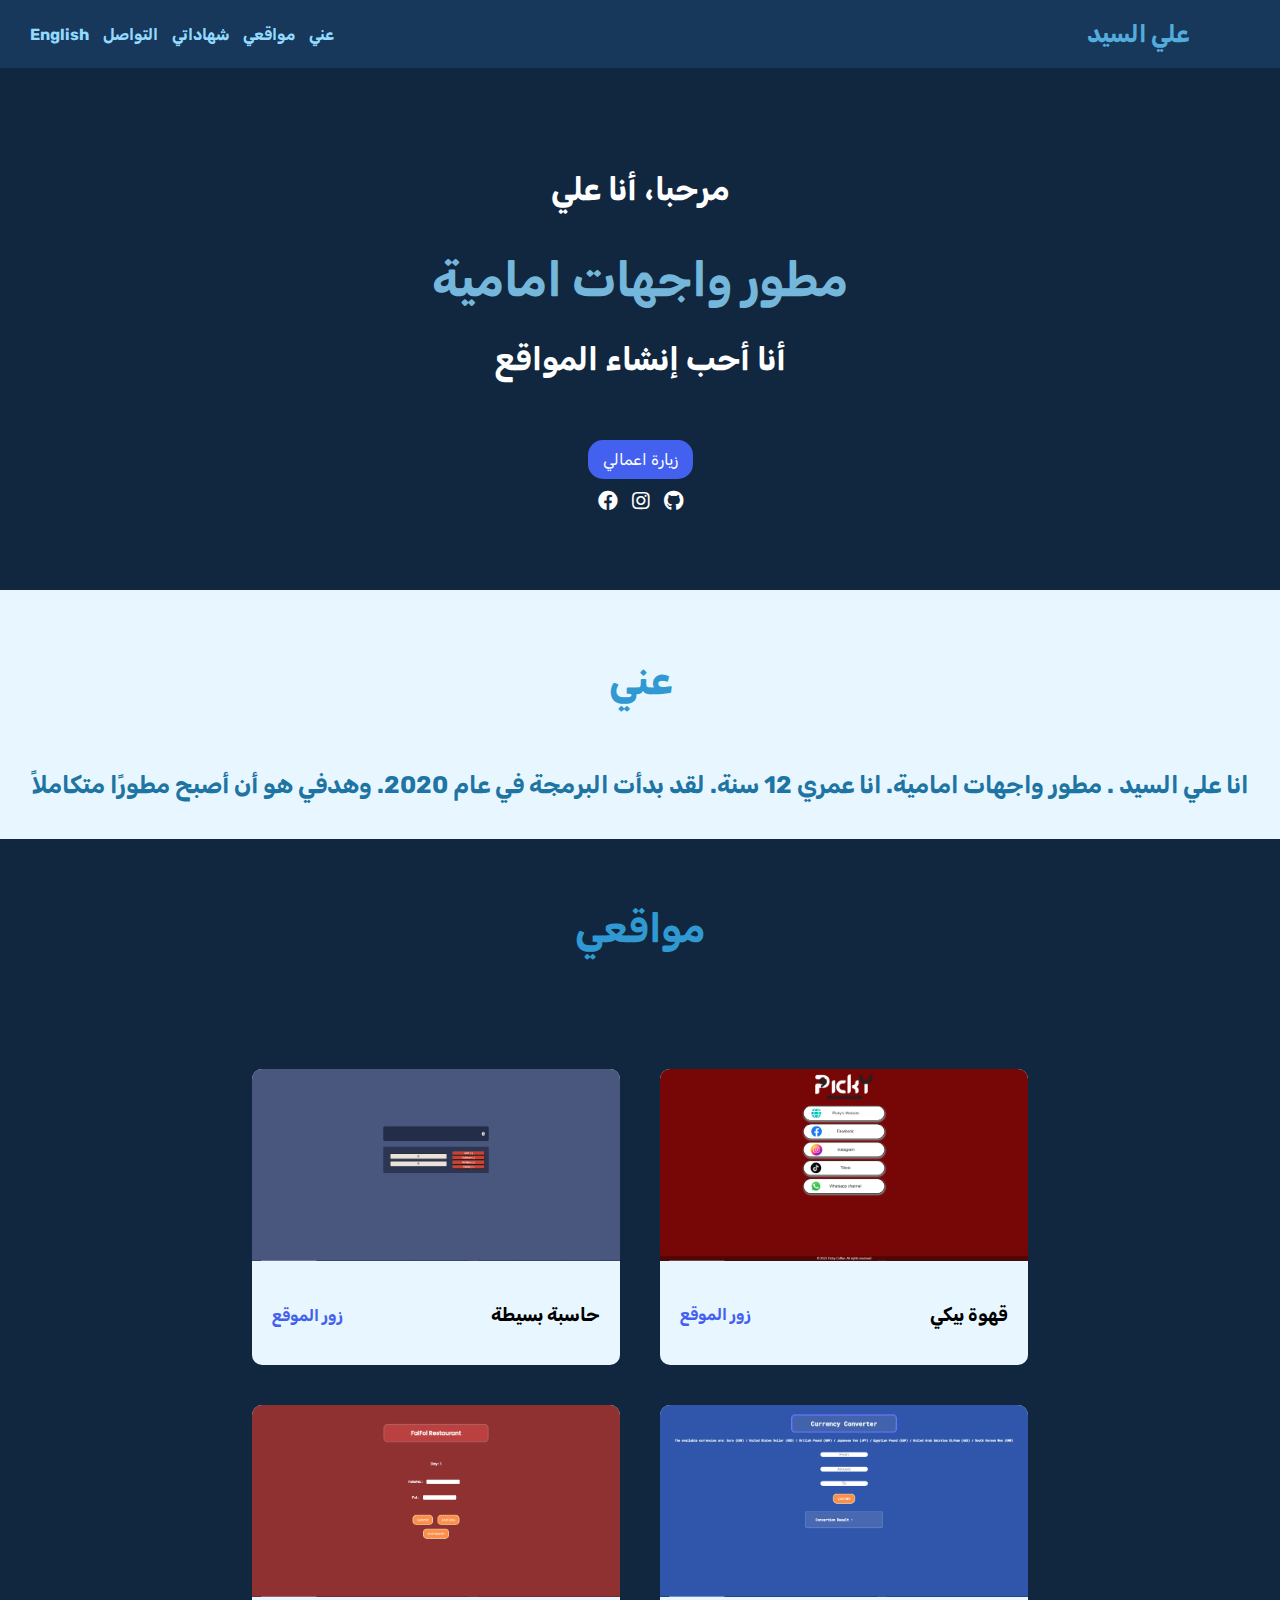
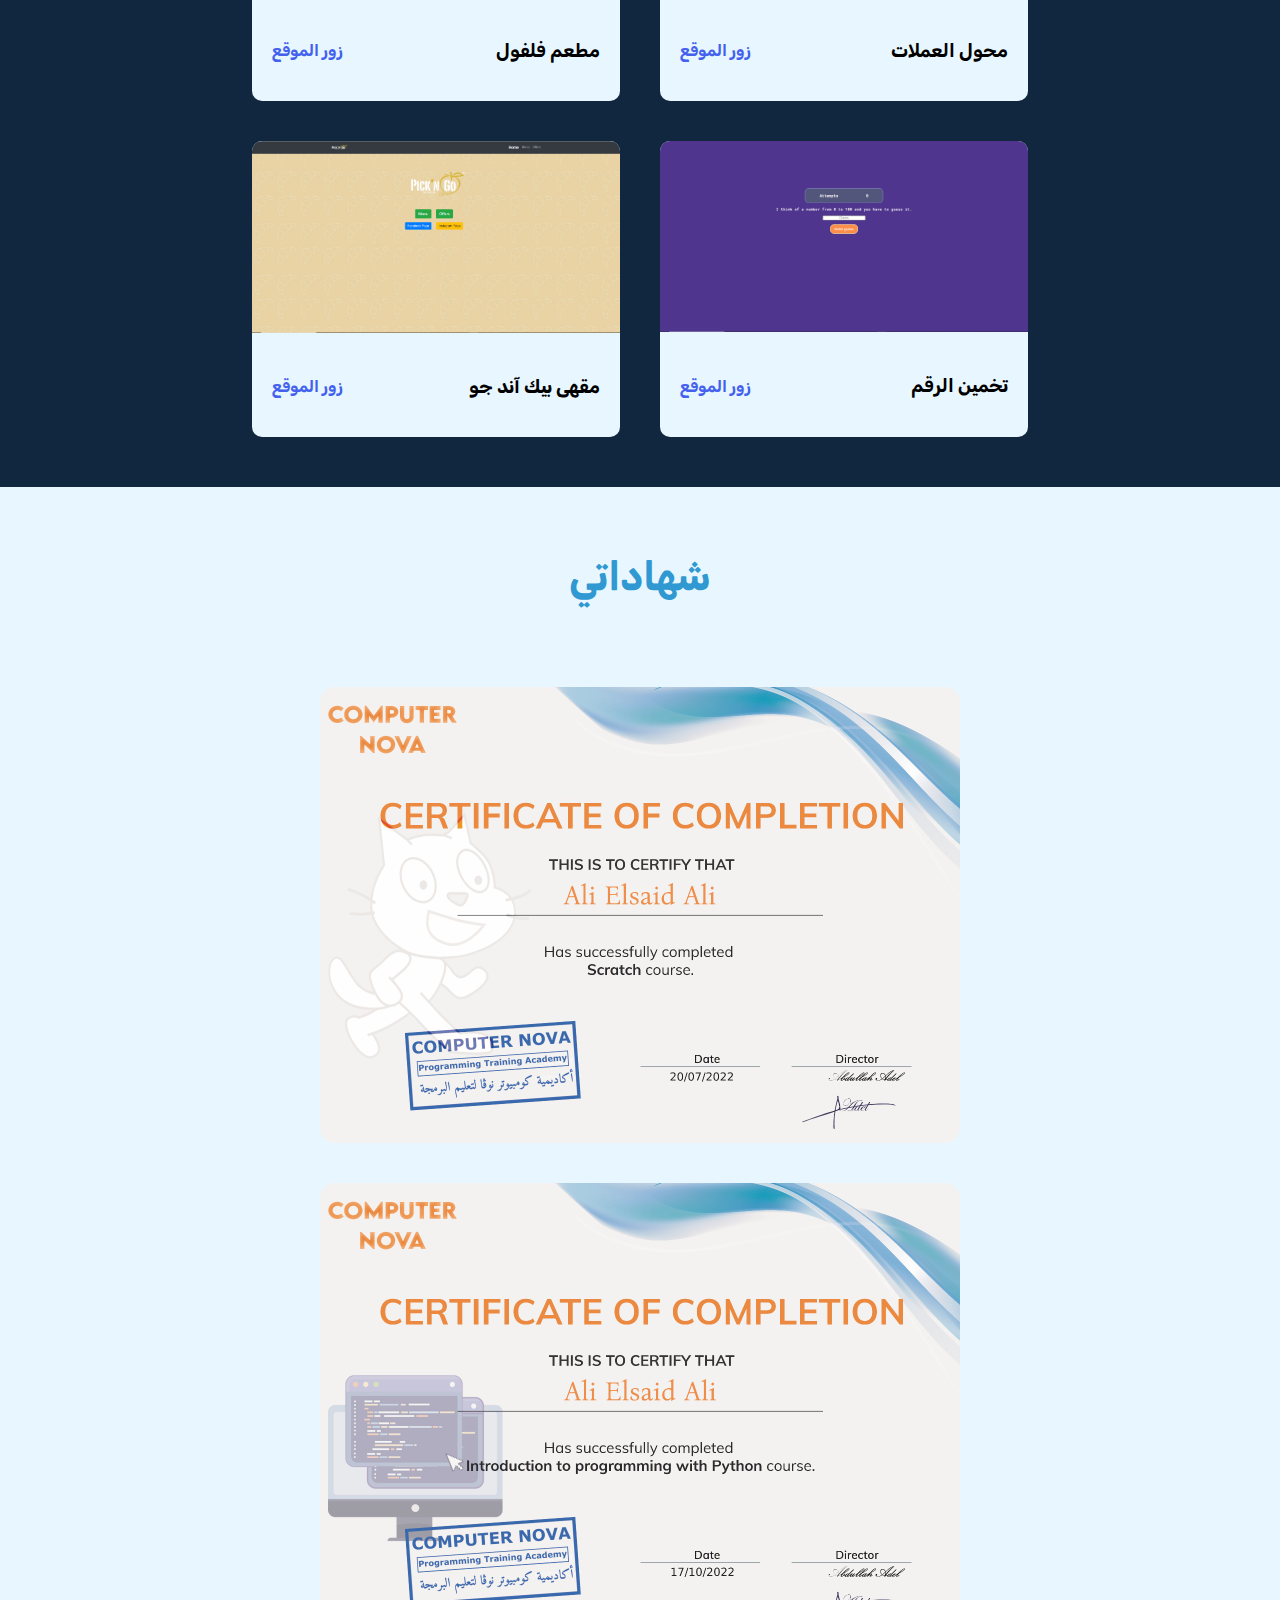
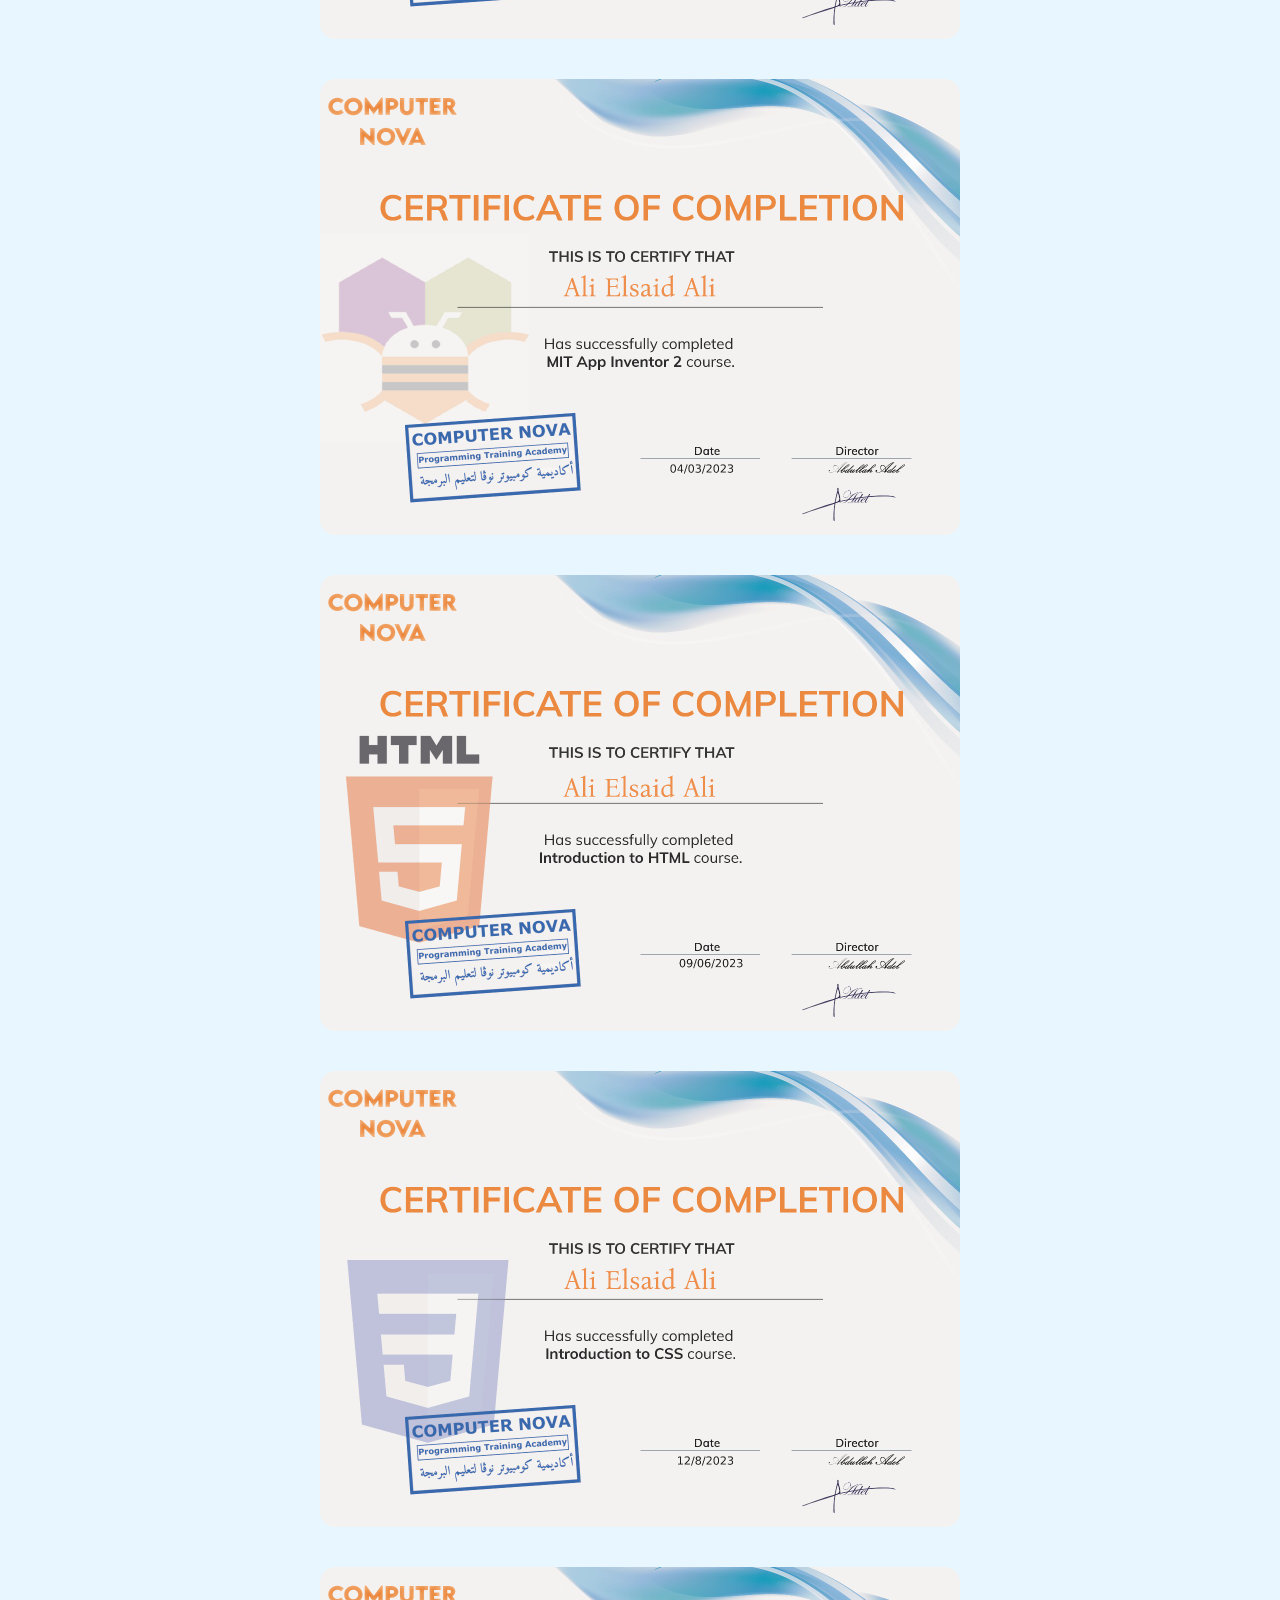
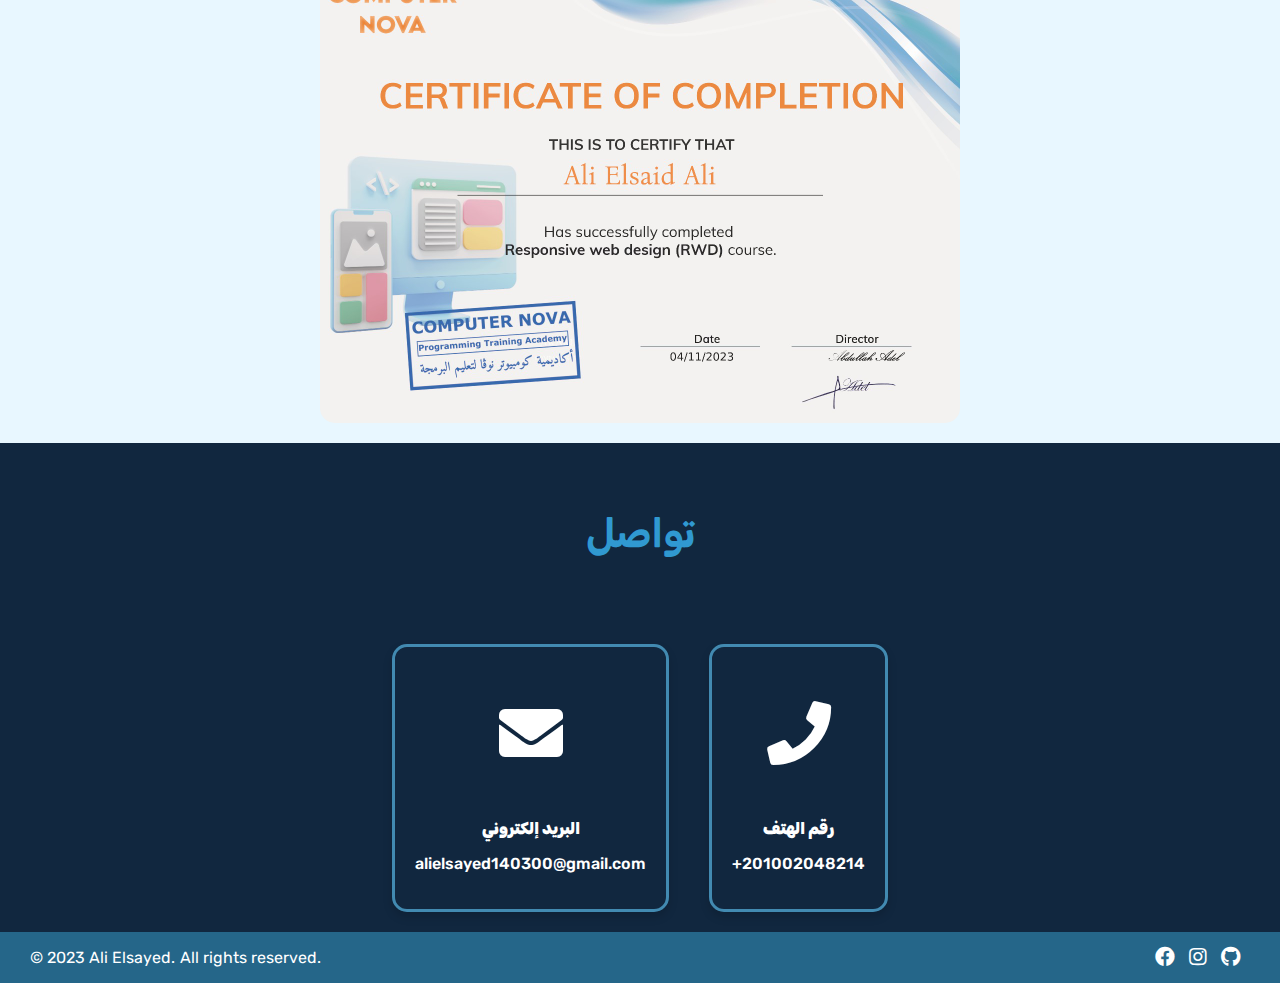
==== rtl.html @ 1d93513d "Add files via upload" ====
<!DOCTYPE html>
<html lang="ar">
<head>
    <meta charset="UTF-8">
    <meta name="viewport" content="width=device-width, initial-scale=1.0">
    <title>Ali's Portfolio</title>
    <link rel="stylesheet" href="./rtl.css">
     <link rel="stylesheet" href="https://cdnjs.cloudflare.com/ajax/libs/font-awesome/5.15.4/css/all.min.css">
    <body>
        <header>
            <h3 class="logo">علي السيد</h3>
            <nav>
                <a href="#about">عني</a>
                <a href="#websites">مواقعي</a>
                <a href="#certificates">شهاداتي</a>
                <a href="#contact">التواصل</a>
                <a id="last-link" href="./index.html">English</a>
            </nav>
        </header>
    <main>
        <section class="main">
            <h4>مرحبا، أنا علي</h4>
            <h1>مطور واجهات امامية</h1>
            <h3>أنا أحب إنشاء المواقع</h3>
            <a class="main-btn" href="https://github.com/Alilool?tab=repositories" target="_blank">زيارة اعمالي</a>
            <div class="social-icons">
                <a href="https://www.facebook.com/profile.php?id=100043126741400"><i class="fab fa-facebook"></i></a>
                <a href="https://www.instagram.com/ali.elsayed.140312/"><i class="fab fa-instagram"></i></a>
                <a id="last-icon" href="https://github.com/Alilool"><i class="fab fa-github"></i></i></a>
            </div>
        </section>
        <section class="about" id="about">
            <h1 class="title">عني</h1>
            <p>انا علي السيد . مطور واجهات امامية. انا عمري 12 سنة. لقد بدأت البرمجة في عام 2020. وهدفي هو أن أصبح مطورًا متكاملاً</p>
        </section>
        <section class="websites" id="websites">
            <h1 class="title" id="websites-heading">مواقعي</h1>
            <div class="content">
                <div class="card">
                    <div class="card-img">
                        <img src="./Picky-img.png" alt="websites image">
                    </div>
                    <strong>
                        <h3>قهوة بيكي</h3>
                        <a href="https://alilool.github.io/Picky-Coffee/" target="_blank">زور الموقع</a>
                    </strong>
                </div>
                <div class="card">
                    <div class="card-img">
                        <img src="./Calc-img.png" alt="websites image">
                    </div>
                    <strong>
                        <h3>حاسبة بسيطة</h3>
                        <a href="https://alilool.github.io/Calculator/" target="_blank">زور الموقع</a>
                    </strong>
                </div>
                <div class="card">
                    <div class="card-img">
                        <img src="./Currency-img.png" alt="websites image">
                    </div>
                    <strong>
                        <h3>محول العملات</h3>
                        <a href="https://alilool.github.io/Currency-Converter/" target="_blank">زور الموقع</a>
                    </strong>
                </div>
                <div class="card">
                    <div class="card-img">
                        <img src="./Falfol-img.png" alt="websites image">
                    </div>
                    <strong>
                        <h3>مطعم فلفول</h3>
                        <a href="https://alilool.github.io/FalFol-Restaurant/" target="_blank">زور الموقع</a>
                    </strong>
                </div>
                <div class="card">
                    <div class="card-img">
                        <img src="./Guess-img.png" alt="websites image">
                    </div>
                    <strong>
                        <h3>تخمين الرقم</h3>
                        <a href="https://alilool.github.io/Guess-the-number/" target="_blank">زور الموقع</a>
                    </strong>
                </div>
                <div class="card">
                    <div class="card-img">
                        <img src="./Pick'n go-img.png" alt="websites image">
                    </div>
                    <strong>
                        <h3>مقهى بيك آند جو</h3>
                        <a href="https://alilool.github.io/Pick-n-go/" target="_blank">زور الموقع</a>
                    </strong>
                </div>
            </div>
        </section>
        <section class="certificates" id="certificates">
            <h1 class="title">شهاداتي</h1>
            <div class="certificates-imgs">
                <img src="./scratch.jpg" alt="certificate image">
                <img src="./python.jpg" alt="certificate image">
                <img src="./Mit.jpg" alt="certificate image">
                <img src="./html.jpg" alt="certificate image">
                <img src="./css.jpg" alt="certificate image">
                <img src="./responsive.jpg" alt="certificate image">
            </div>
        </section>
        <section class="contact" id="contact">
            <h1 class="title">تواصل</h1>
            <div class="cards">
                <div class="contact-card">
                    <div class="icon">
                        <i class="fas fa-phone"></i>
                    </div>
                    <div class="info">
                        <p class="card-heading">رقم الهتف</p>
                        <p class="phone-num">+201002048214</p>
                    </div>
                </div>
                <div class="contact-card">
                    <div class="icon">
                        <i class="fas fa-envelope"></i>
                    </div>
                    <div class="info">
                        <p class="card-heading">البريد إلكتروني</p>
                        <p class="email">alielsayed140300@gmail.com</p>
                    </div>
                </div>
            </div>
        </section>
    </main>
    <footer>
        <p><span>&copy; 2023 Ali Elsayed.</span> <span> All rights reserved.</span></p>
        <div class="social-icons">
            <a href="https://www.facebook.com/profile.php?id=100043126741400" target="_blank"><i class="fab fa-facebook"></i></a>
            <a href="https://www.instagram.com/ali.elsayed.140312/" target="_blank"><i class="fab fa-instagram"></i></a>
            <a href="https://github.com/Alilool" target="_blank"><i class="fab fa-github"></i></i></a>
        </div>
    </footer>
</body>
</html>
---- rtl.css ----
@import url('https://fonts.googleapis.com/css2?family=Rubik:ital@1&display=swap');

body{
    margin: 0;
    padding: 0;
    direction: rtl;
    font-family: 'Rubik', sans-serif;
    scroll-behavior: smooth;
}

header {
    display: flex;
    justify-content: space-between;
    align-items: center;
    background-color: #17385b;
    padding: 20px;
    position: fixed;
    width: 100%;
    z-index: 999;
    overflow: visible;

}


header h3 {
    font-size: 1.5em;
    margin: 0 50px;
    color: #54acdc;
    text-transform: uppercase;
    overflow: visible;
}

nav a{
    text-decoration: none;
    color: #94daff;
    margin: 5px;
    overflow: visible;
    transition: 0.5s ease;
    font-weight: bold;
}

#last-link {
    margin-left: 50px;
}

.logo{
    padding-right: 21px;
}

.main{
    background-color: #11273f;
    padding: 110px 0 0 0;
    text-align: center;
    height: 30em;
}

.main h4 , .main h3{
    color: #ffffff;
    font-size: 2em;
}

.main h4{
    margin-top: 60px;
}

.main h1 {
    color: #75b7db;
    font-size: 3em;
}

.main-btn{
    display: inline-block;
    text-decoration: none;
    color: #ffffff;
    margin-top: 30px;
    padding: 10px 15px;
    background-color: #4361ee;
    border-radius: 15px;
    letter-spacing: 0.5px;
    transition: 0.7s ease;
}

.social-icons{
    margin: 10px;
    direction: ltr;
}

.social-icons a{
    margin-right: 10px;
    font-size: 20px;
    color: white;
}

.about{
    text-align: center;
    background-color: #e8f7ff;
}

.about p{
    font-size: 1.5em;
    font-weight: bold;
    color: #1e74a2;
    margin: 0 10px 0 10px;
    padding-bottom: 40px;
}

.title{
    display: inline-block;
    text-align: center;
    font-size: 2.5em;
    padding: 40px;
    color: #3099d1;
}

.content{
    display: flex;
    justify-content: center;
    flex-direction: row;
    flex-wrap: wrap;
    padding: 30px;
}

.websites{
    background-color: #11273f;
    text-align: center;
}

.card{
    min-height: 14em;
    width: 23em;
    overflow: hidden;
    border-radius: 10px;
    margin: 20px;
    transition: 0.7s ease;
    background-color: #e8f7ff;
}

.card a {
    text-decoration: none;
    color: #4361ee;
    transition: 0.5s ease;
}

.card-img img{
    width: 100%;
}

strong{
    display: flex;
    justify-content: space-between;
    align-items: center;
    margin: 20px;
}

.certificates {
    background-color: #e8f7ff;
    text-align: center;
}

.certificates img {
    width: 50%;
    border-radius: 15px;
    margin: 20px;
}

.certificates-imgs{
    display: flex;
    flex-wrap: wrap;
    justify-content: center;
    align-items: center;
}

.cards{
    display: flex;
    align-items: center;
    justify-content: center;
    flex-wrap: wrap;
    flex-direction: row;
}

.contact{
    background-color: #11273f;
    text-align: center;
}

.contact-card{
    box-shadow: 0 5px 10px rgba(1 1 1 / 15%);
    text-align: center;
    margin: 20px;
    max-width: 400px;
    padding: 20px;
    border-radius: 15px;
    border: 3px solid #428ab1;
    transition: 0.7s ease;
    color: white;
}

.icon{
    font-size: 4em;
    padding: 30px 0;
}

#last-icon{
    margin: 0;
}

.info{
    font-weight: 550;
}

.card-heading{
    font-weight: 900;
}

footer{
    background-color:#256689;
    display: flex;
    align-items: center;
    justify-content: space-between;
    color: white;
    direction: ltr;
}

footer .social-icons{
    margin-right: 30px;
}

footer p{
    margin-left: 30px;
    display: flex;
}

p span {
    margin-right: 5px;
}

.logo{
    transition: 0.7s ease;
    margin-left: 100px;
}

.phone-num , .email{
    direction: ltr;
}

@media (hover:hover){
    .contact-card:hover{
        background-color: #e8f9ff;
        transform: scale(1.1);
        color: #000;
    }
    .card a:hover {
        color: #0a35f5;
        transform: scale(1.1);
    }
    .card:hover{
        transform: scale(1.1);
        opacity: 0.8;
    }
    .main-btn:hover{
        background-color:#1b45ff;
        transform: scale(1.1);
    }
    header a:hover{
        color: #428ab1;
    }
}

@media (max-width: 1100px){
    .main h4 , .main h3{
        color: #ffffff;
        font-size: 2em;
    }
    .main h1{
        font-size: 2.5em;
    }

    .certificates img {
        width: 80%;
        border-radius: 15px;
        margin: 20px;
    }

    header{
        justify-content: center;
        flex-direction: column;
    }

    #last-link {
        margin-left: 47px;
    }

    nav a {
        margin: 30px;
    }

    .logo{
        margin-bottom: 10px;
    }
}

  
@media (max-width:550px) {
    .certificates img {
        width: 100%;
        border-radius: 15px;
        margin: 20px;
    }

    .card {
        margin: 10px;
        width: 30em;
    }

    strong{
        font-size: 0.9em;
    }

    header {
        justify-content: center;
        flex-direction: column;
    }

    nav a {
        font-size: 0.9em;
        margin: 6px;
    }

    #last-link {
        margin-left: 10vw;
    }

    .main h4 , .main h3{
        color: #ffffff;
        font-size: 1em;
    }
    .main h1{
        font-size: 2em;
    }

    footer p{
        flex-direction: column;
    }

    .main{
        height: 25em;
    }

}
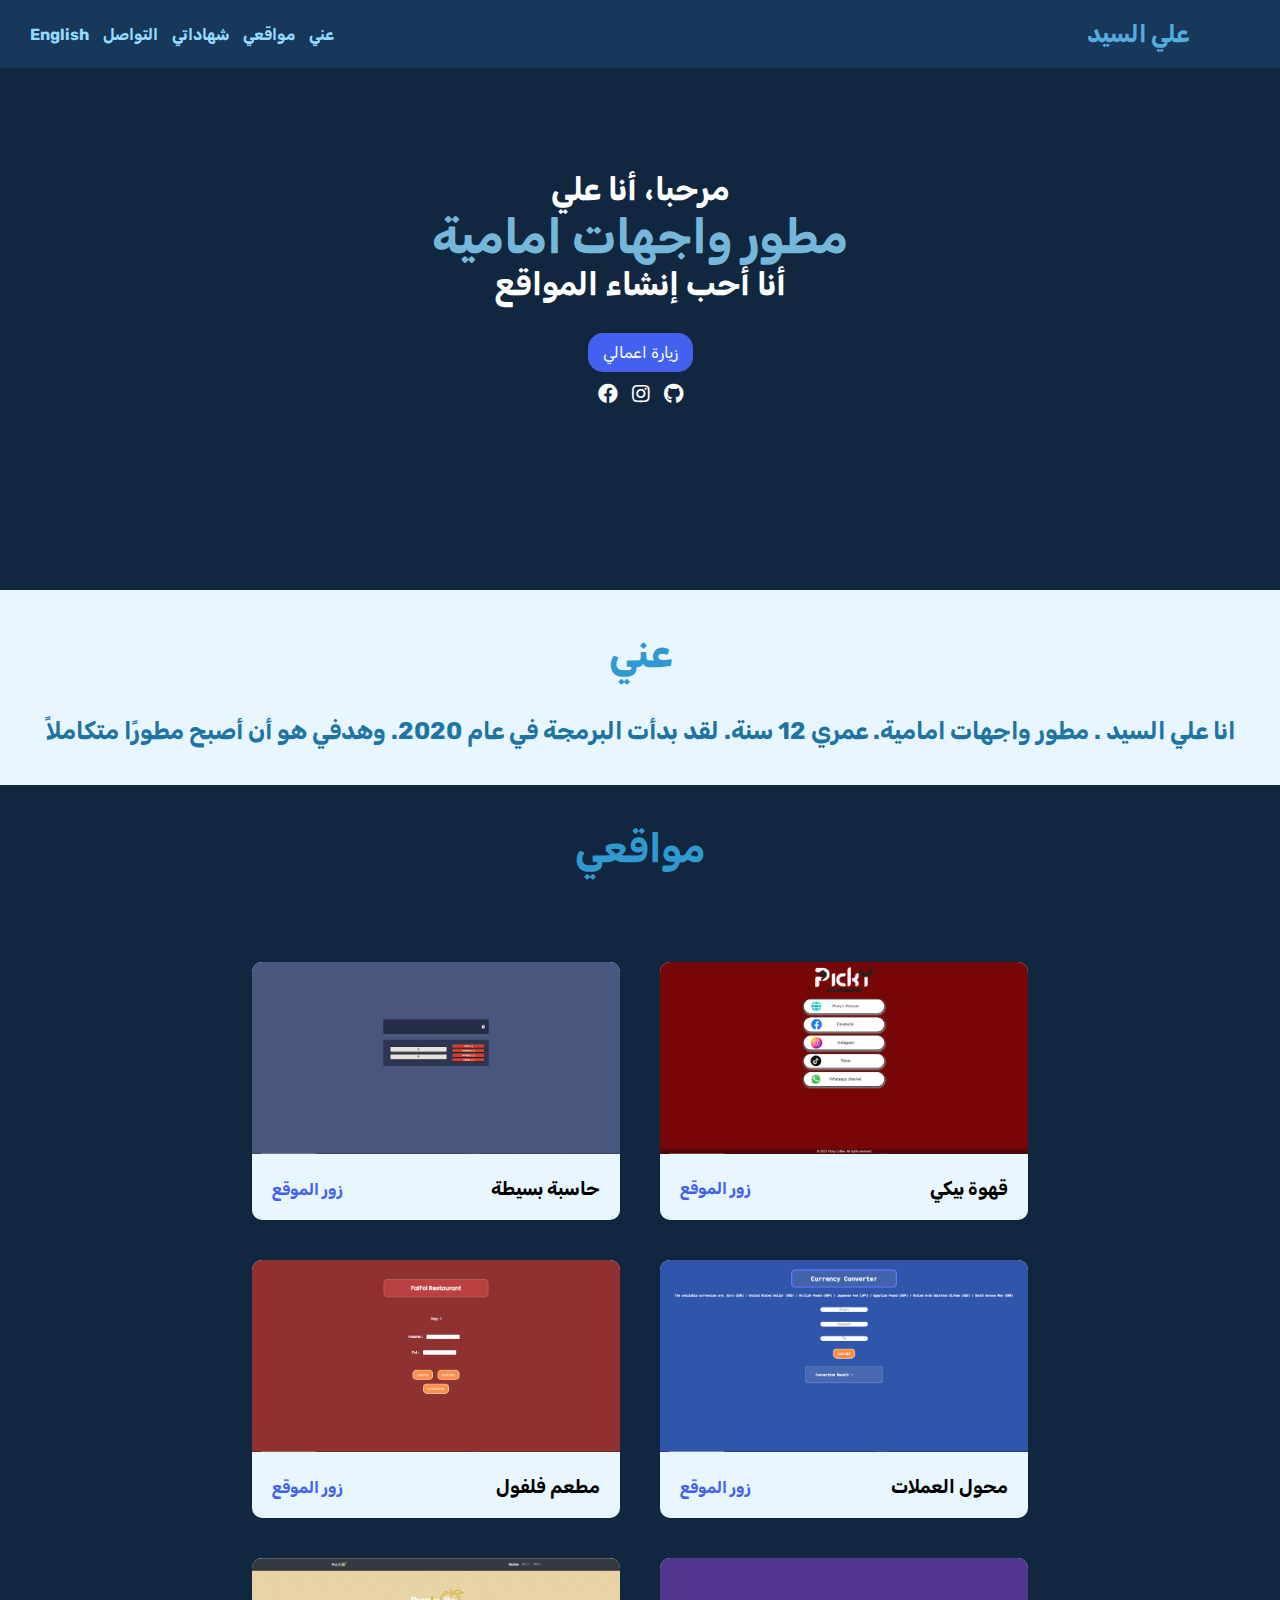
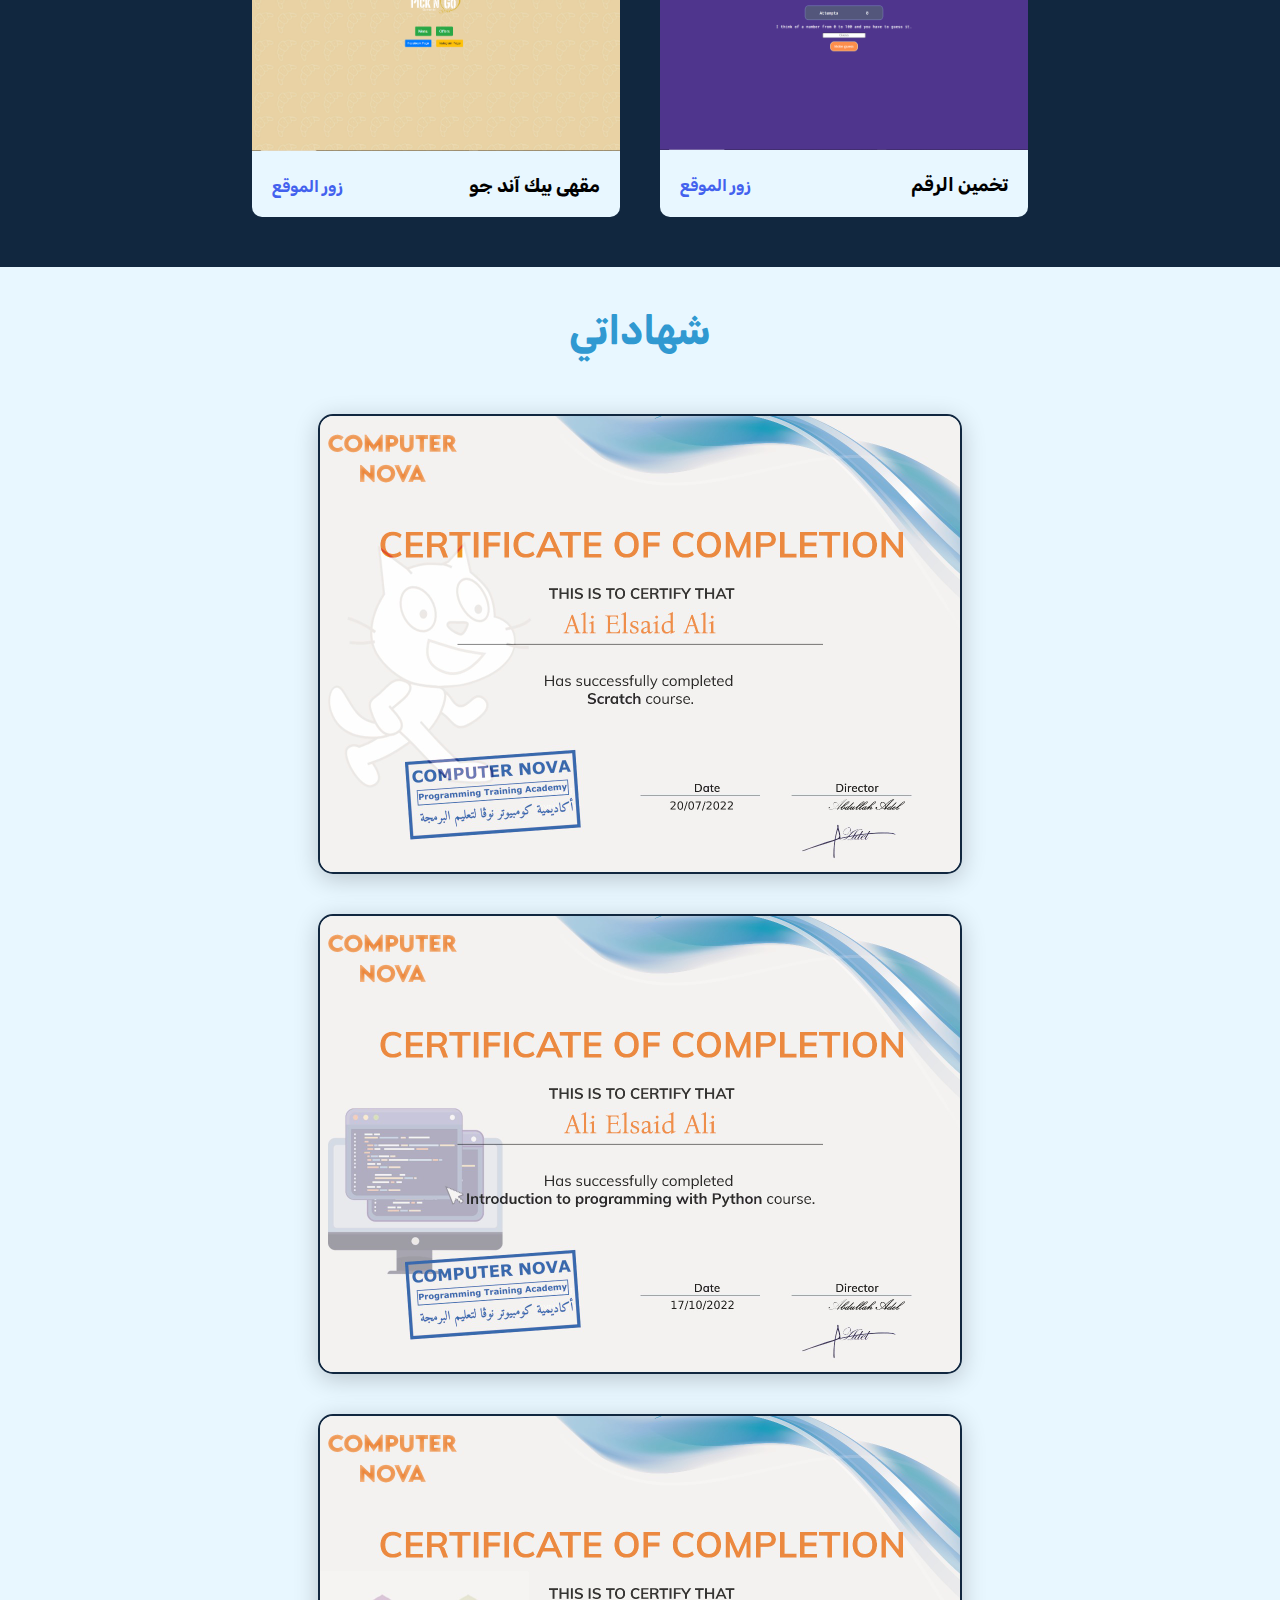
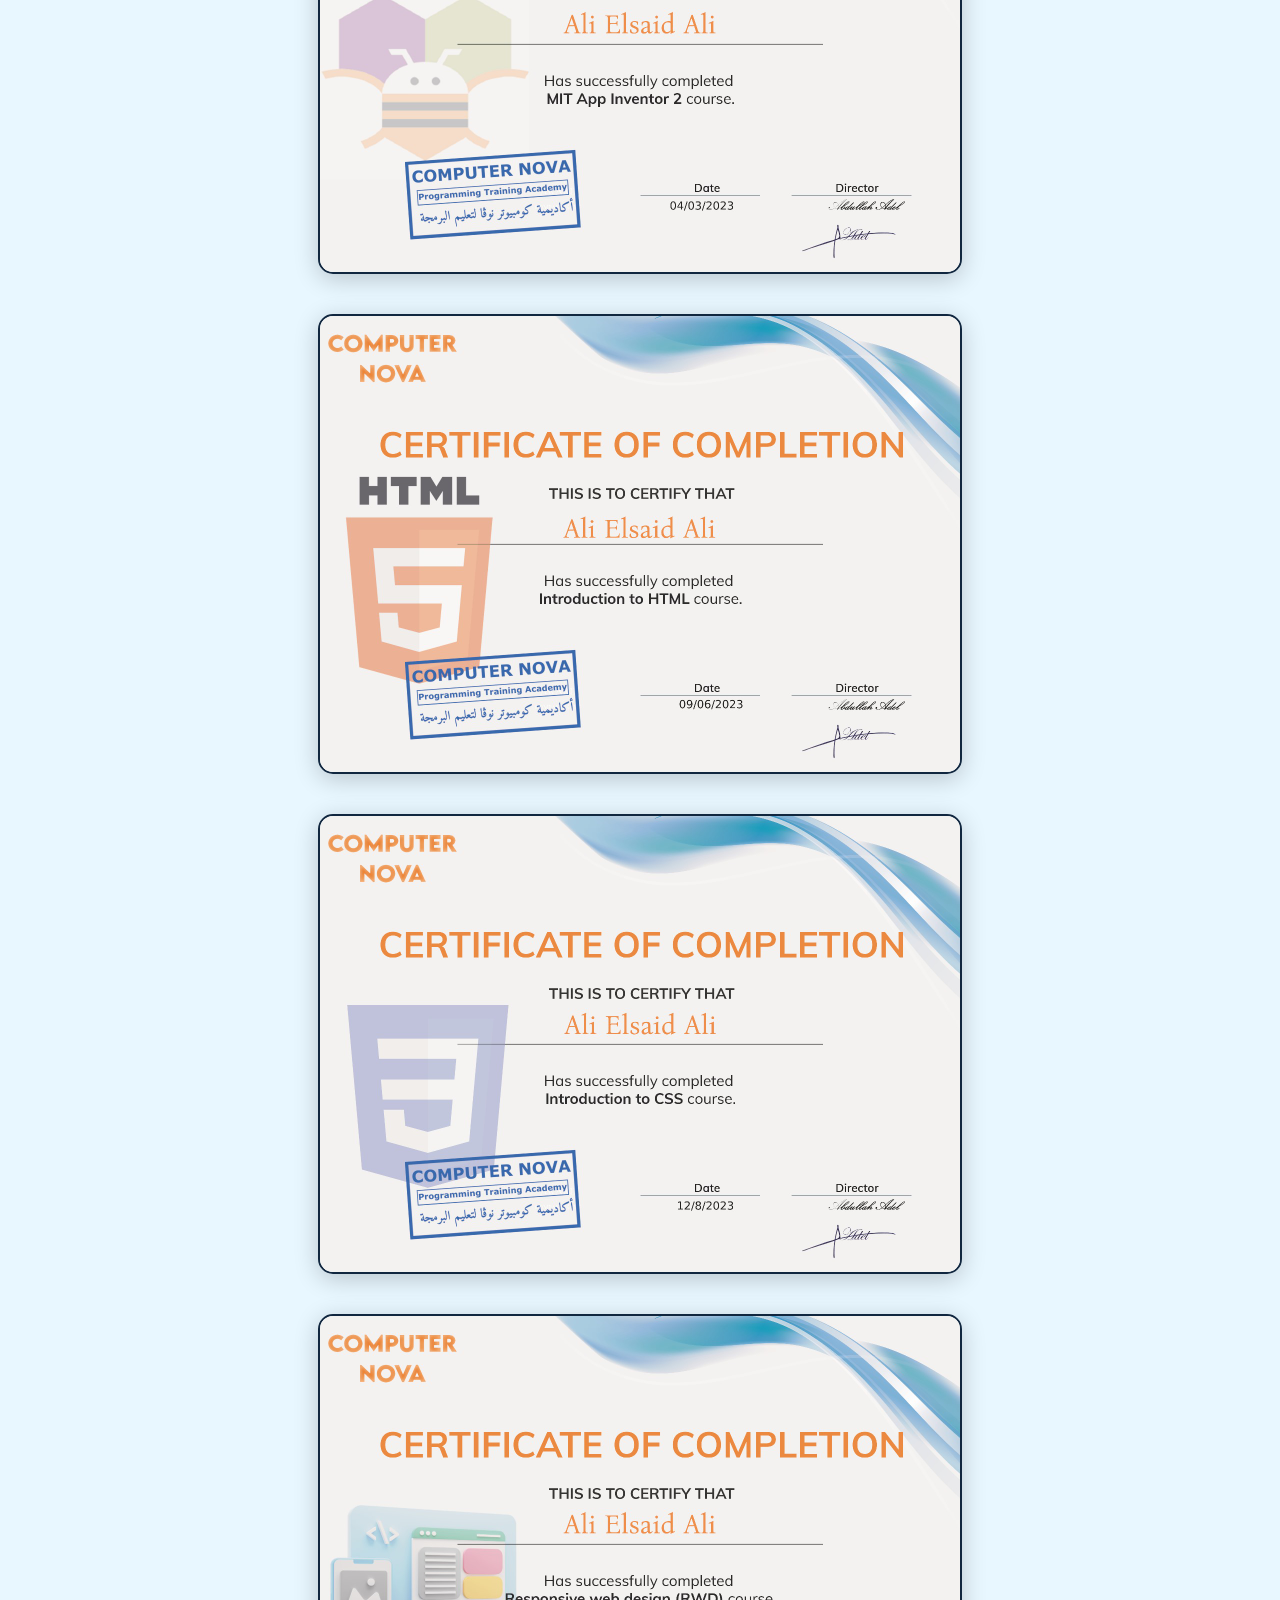
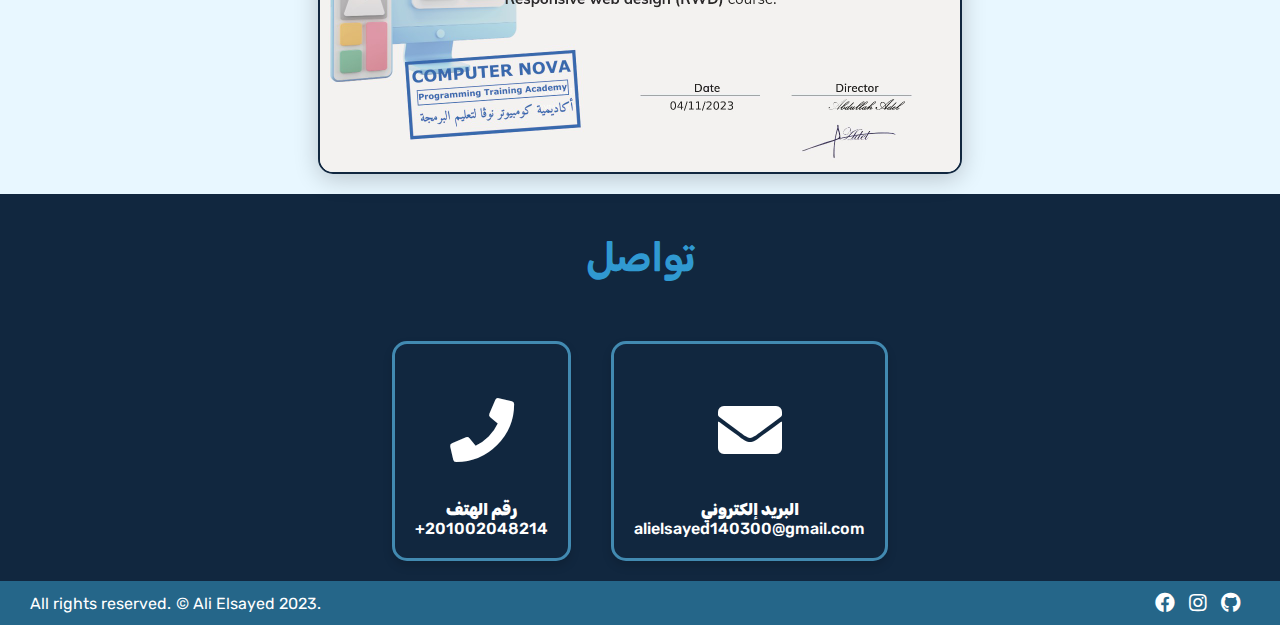
==== commit dd50539c: "Add files via upload" ====
--- a/rtl.html
+++ b/rtl.html
@@ -31,7 +31,7 @@
         </section>
         <section class="about" id="about">
             <h1 class="title">عني</h1>
-            <p>انا علي السيد . مطور واجهات امامية. انا عمري 12 سنة. لقد بدأت البرمجة في عام 2020. وهدفي هو أن أصبح مطورًا متكاملاً</p>
+            <p>انا علي السيد . مطور واجهات امامية. عمري 12 سنة. لقد بدأت البرمجة في عام 2020. وهدفي هو أن أصبح مطورًا متكاملاً</p>
         </section>
         <section class="websites" id="websites">
             <h1 class="title" id="websites-heading">مواقعي</h1>
@@ -108,6 +108,15 @@
             <div class="cards">
                 <div class="contact-card">
                     <div class="icon">
+                        <i class="fas fa-envelope"></i>
+                    </div>
+                    <div class="info">
+                        <p class="card-heading">البريد إلكتروني</p>
+                        <p class="email">alielsayed140300@gmail.com</p>
+                    </div>
+                </div>
+                <div class="contact-card">
+                    <div class="icon">
                         <i class="fas fa-phone"></i>
                     </div>
                     <div class="info">
@@ -115,20 +124,11 @@
                         <p class="phone-num">+201002048214</p>
                     </div>
                 </div>
-                <div class="contact-card">
-                    <div class="icon">
-                        <i class="fas fa-envelope"></i>
-                    </div>
-                    <div class="info">
-                        <p class="card-heading">البريد إلكتروني</p>
-                        <p class="email">alielsayed140300@gmail.com</p>
-                    </div>
-                </div>
             </div>
         </section>
     </main>
     <footer>
-        <p><span>&copy; 2023 Ali Elsayed.</span> <span> All rights reserved.</span></p>
+        <p><span>.2023 Ali Elsayed &copy;</span> <span>.All rights reserved</span></p>
         <div class="social-icons">
             <a href="https://www.facebook.com/profile.php?id=100043126741400" target="_blank"><i class="fab fa-facebook"></i></a>
             <a href="https://www.instagram.com/ali.elsayed.140312/" target="_blank"><i class="fab fa-instagram"></i></a>
--- a/rtl.css
+++ b/rtl.css
@@ -1,6 +1,6 @@
 @import url('https://fonts.googleapis.com/css2?family=Rubik:ital@1&display=swap');
 
-body{
+*{
     margin: 0;
     padding: 0;
     direction: rtl;
@@ -161,6 +161,8 @@
     width: 50%;
     border-radius: 15px;
     margin: 20px;
+    border: 2px solid #11273f;
+    box-shadow: 0 5px 25px rgba(1 1 1 / 20%);
 }
 
 .certificates-imgs{
@@ -243,6 +245,7 @@
     direction: ltr;
 }
 
+
 @media (hover:hover){
     .contact-card:hover{
         background-color: #e8f9ff;
@@ -302,7 +305,7 @@
   
 @media (max-width:550px) {
     .certificates img {
-        width: 100%;
+        width: 90%;
         border-radius: 15px;
         margin: 20px;
     }
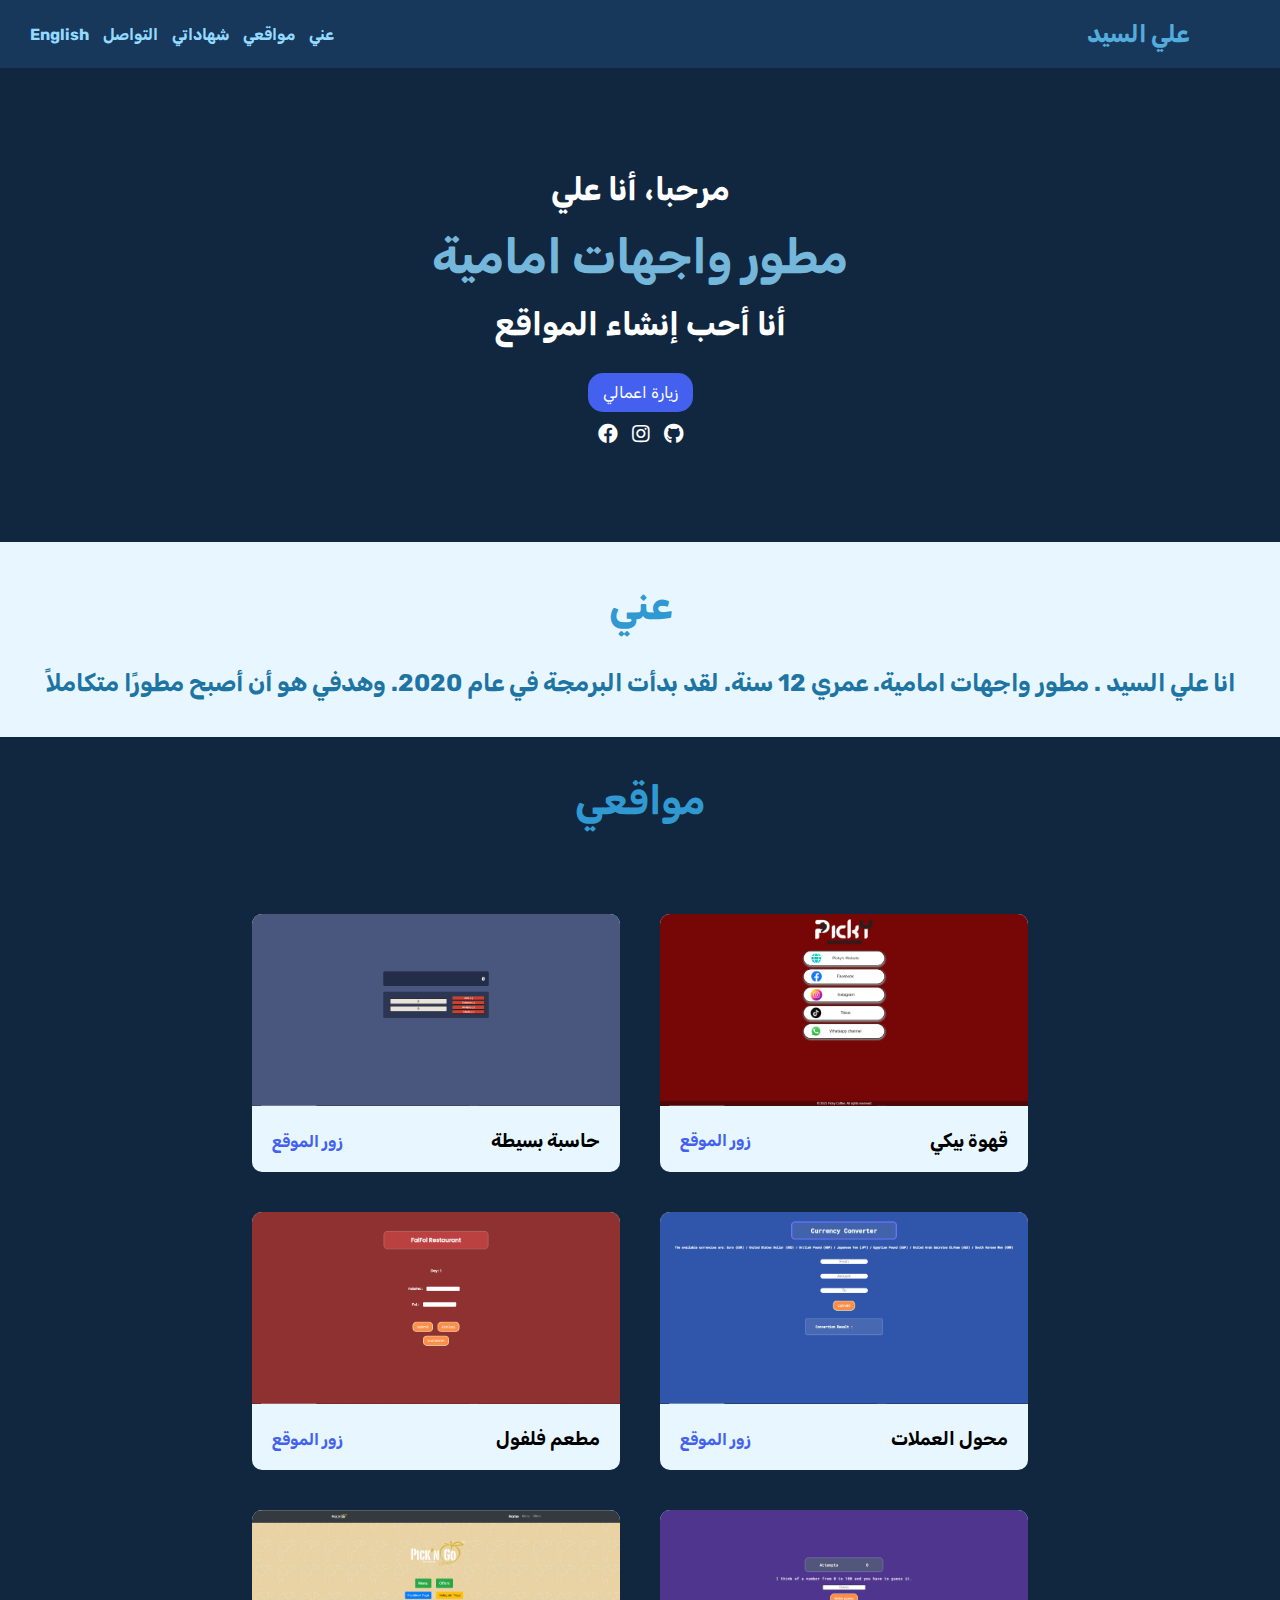
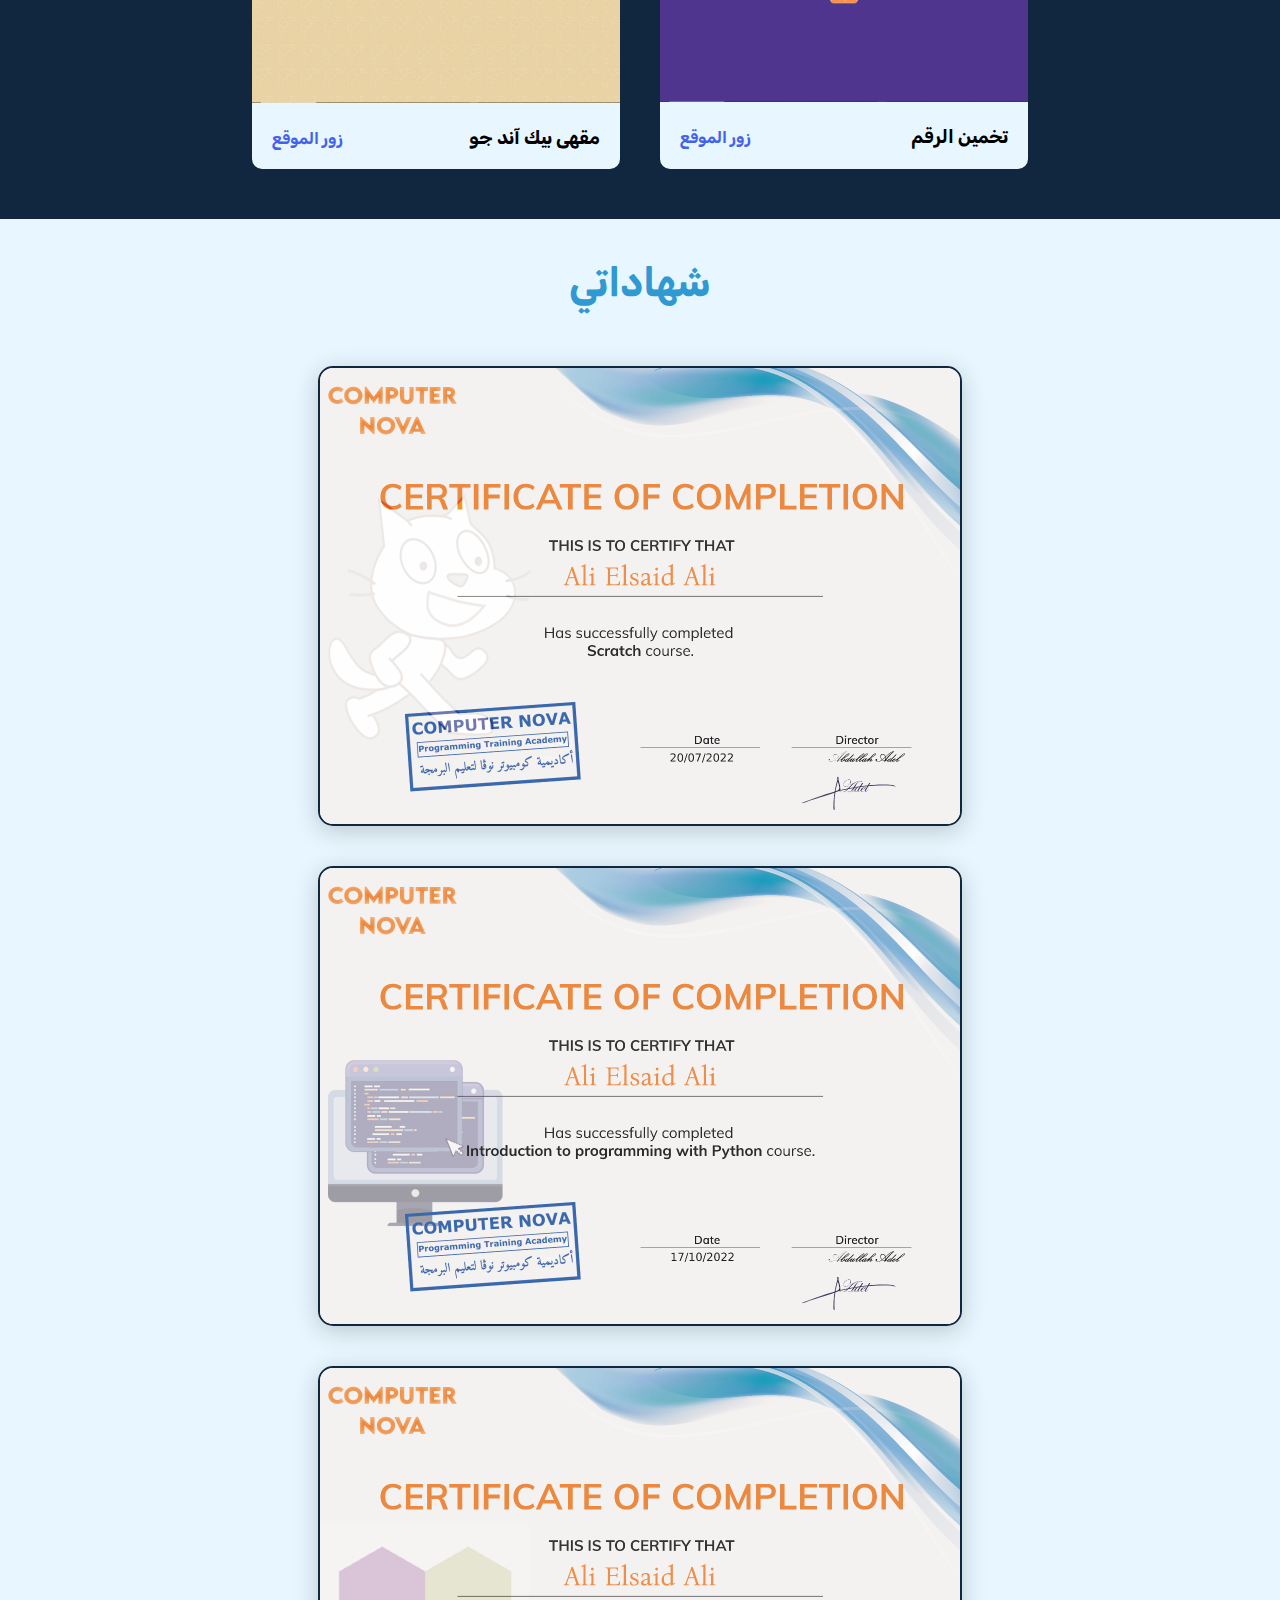
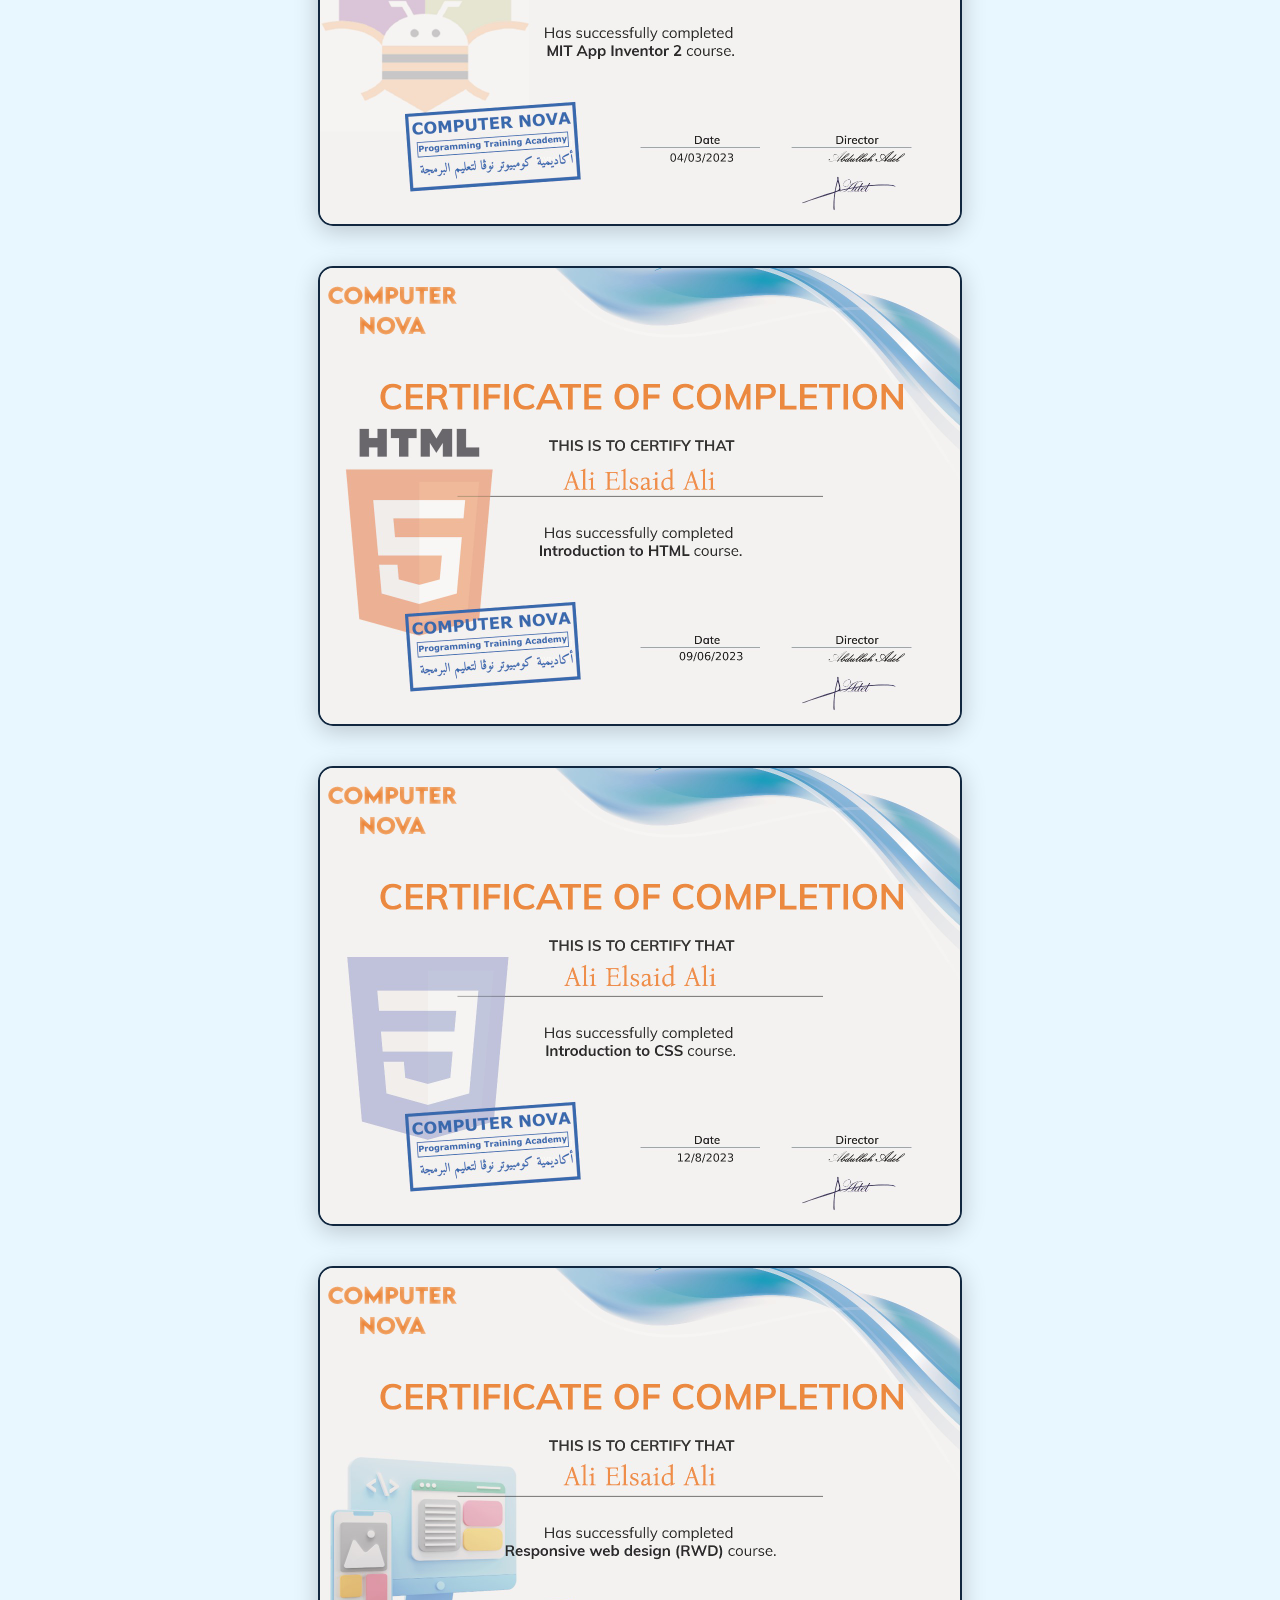
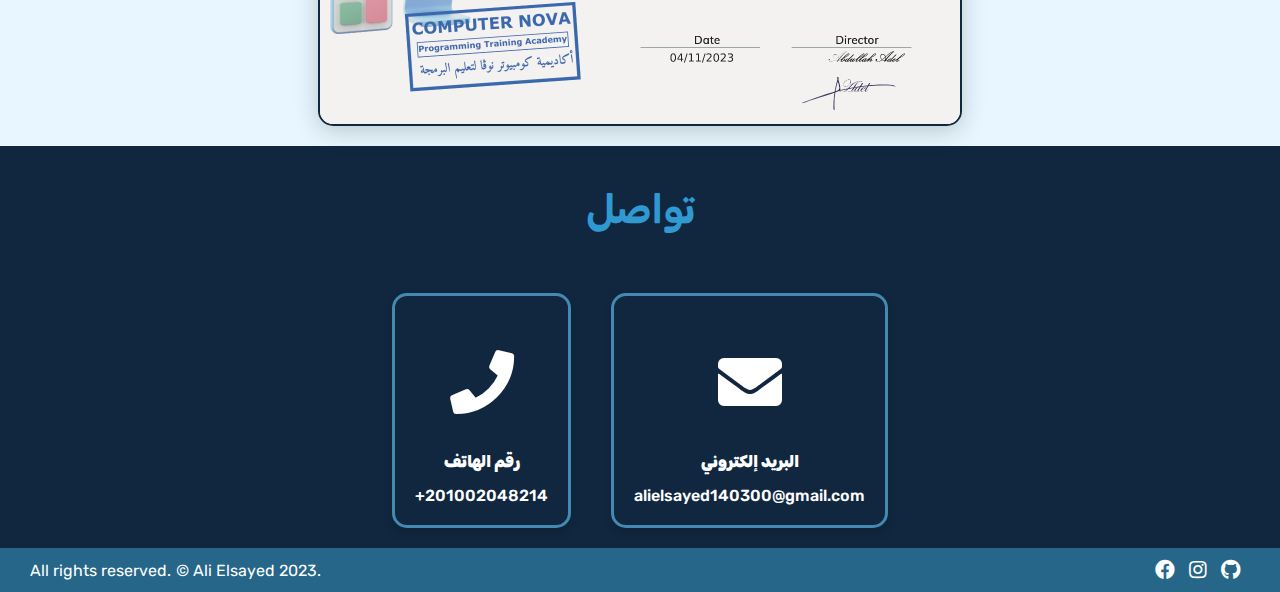
==== commit 5e2234cf: "Add files via upload" ====
--- a/rtl.html
+++ b/rtl.html
@@ -120,7 +120,7 @@
                         <i class="fas fa-phone"></i>
                     </div>
                     <div class="info">
-                        <p class="card-heading">رقم الهتف</p>
+                        <p class="card-heading">رقم الهاتف</p>
                         <p class="phone-num">+201002048214</p>
                     </div>
                 </div>
--- a/rtl.css
+++ b/rtl.css
@@ -51,16 +51,21 @@
     background-color: #11273f;
     padding: 110px 0 0 0;
     text-align: center;
-    height: 30em;
+    height: 27em;
 }
 
 .main h4 , .main h3{
     color: #ffffff;
     font-size: 2em;
+    margin: 20px;
 }
 
 .main h4{
     margin-top: 60px;
+}
+
+.main h3{
+    margin-bottom: 0;
 }
 
 .main h1 {
@@ -212,6 +217,7 @@
 
 .card-heading{
     font-weight: 900;
+    margin-bottom: 15px;
 }
 
 footer{
@@ -346,7 +352,7 @@
     }
 
     .main{
-        height: 25em;
+        height: 23em;
     }
 
 }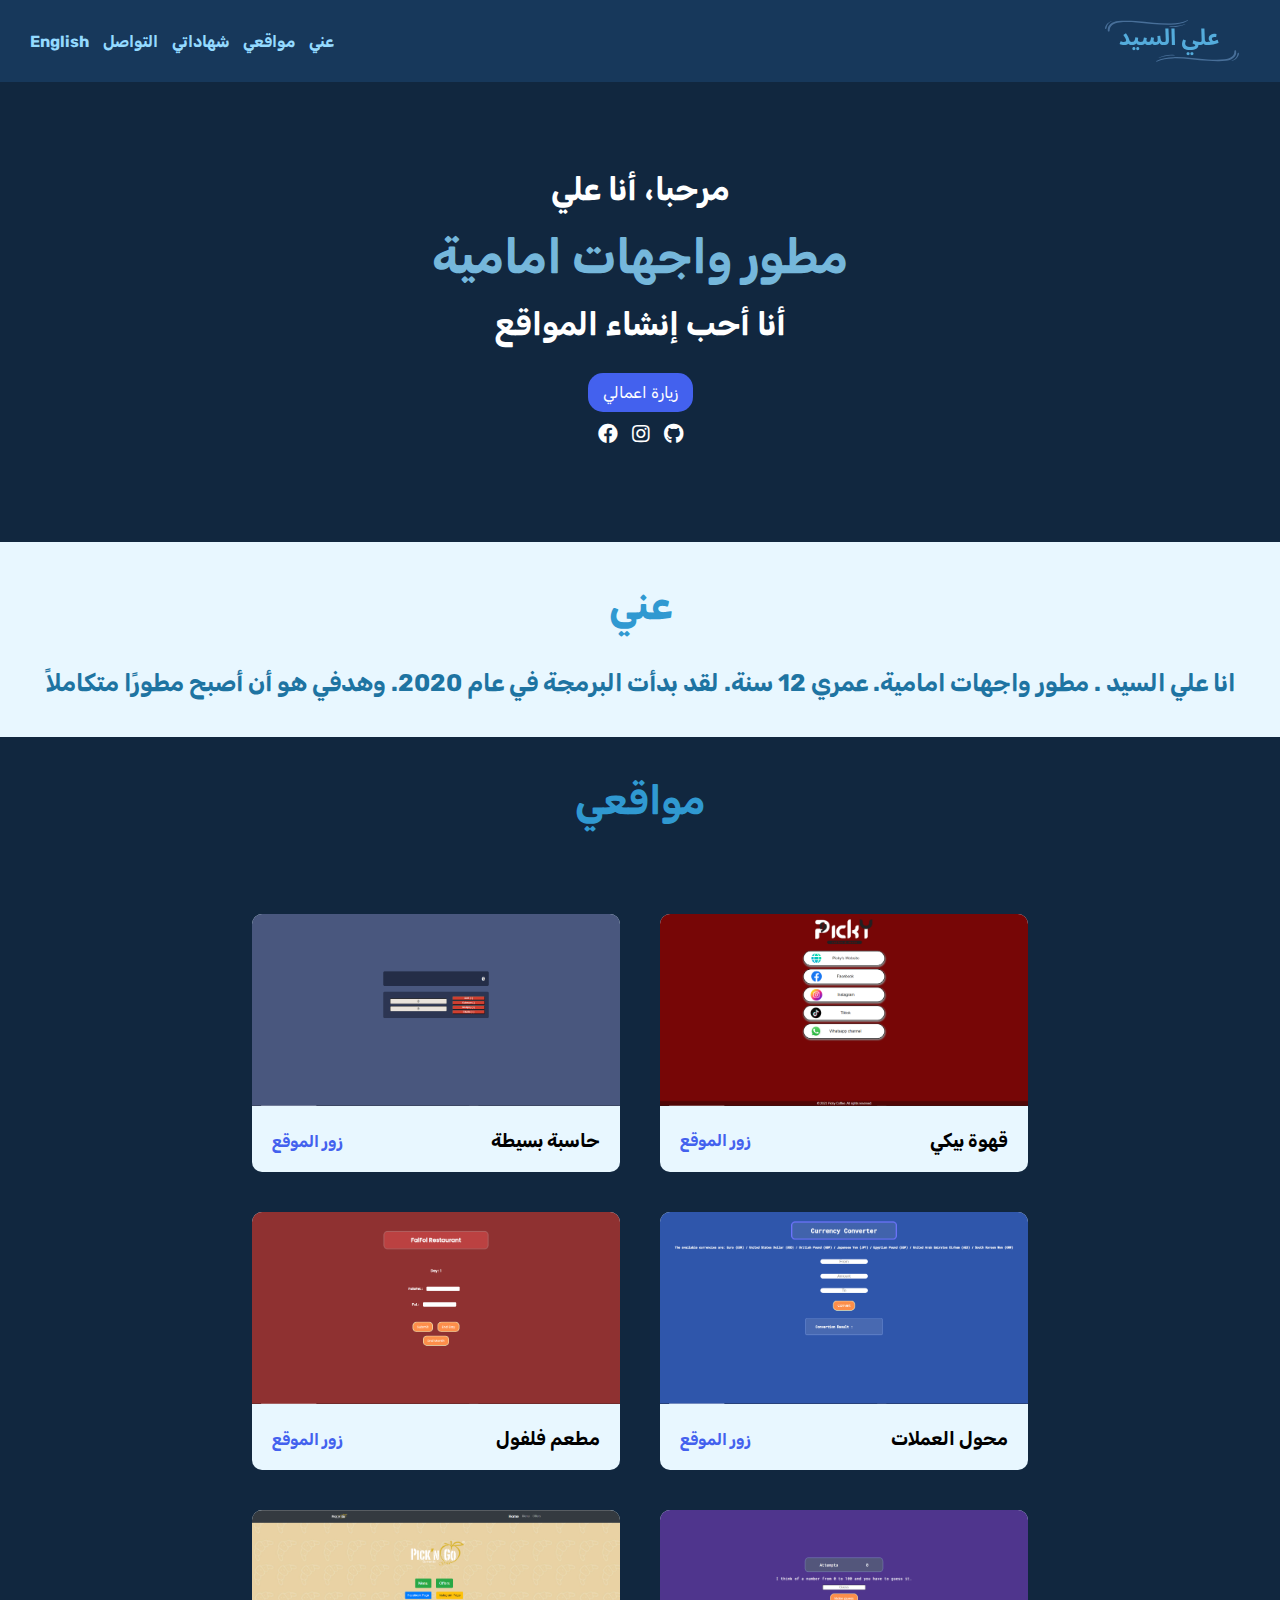
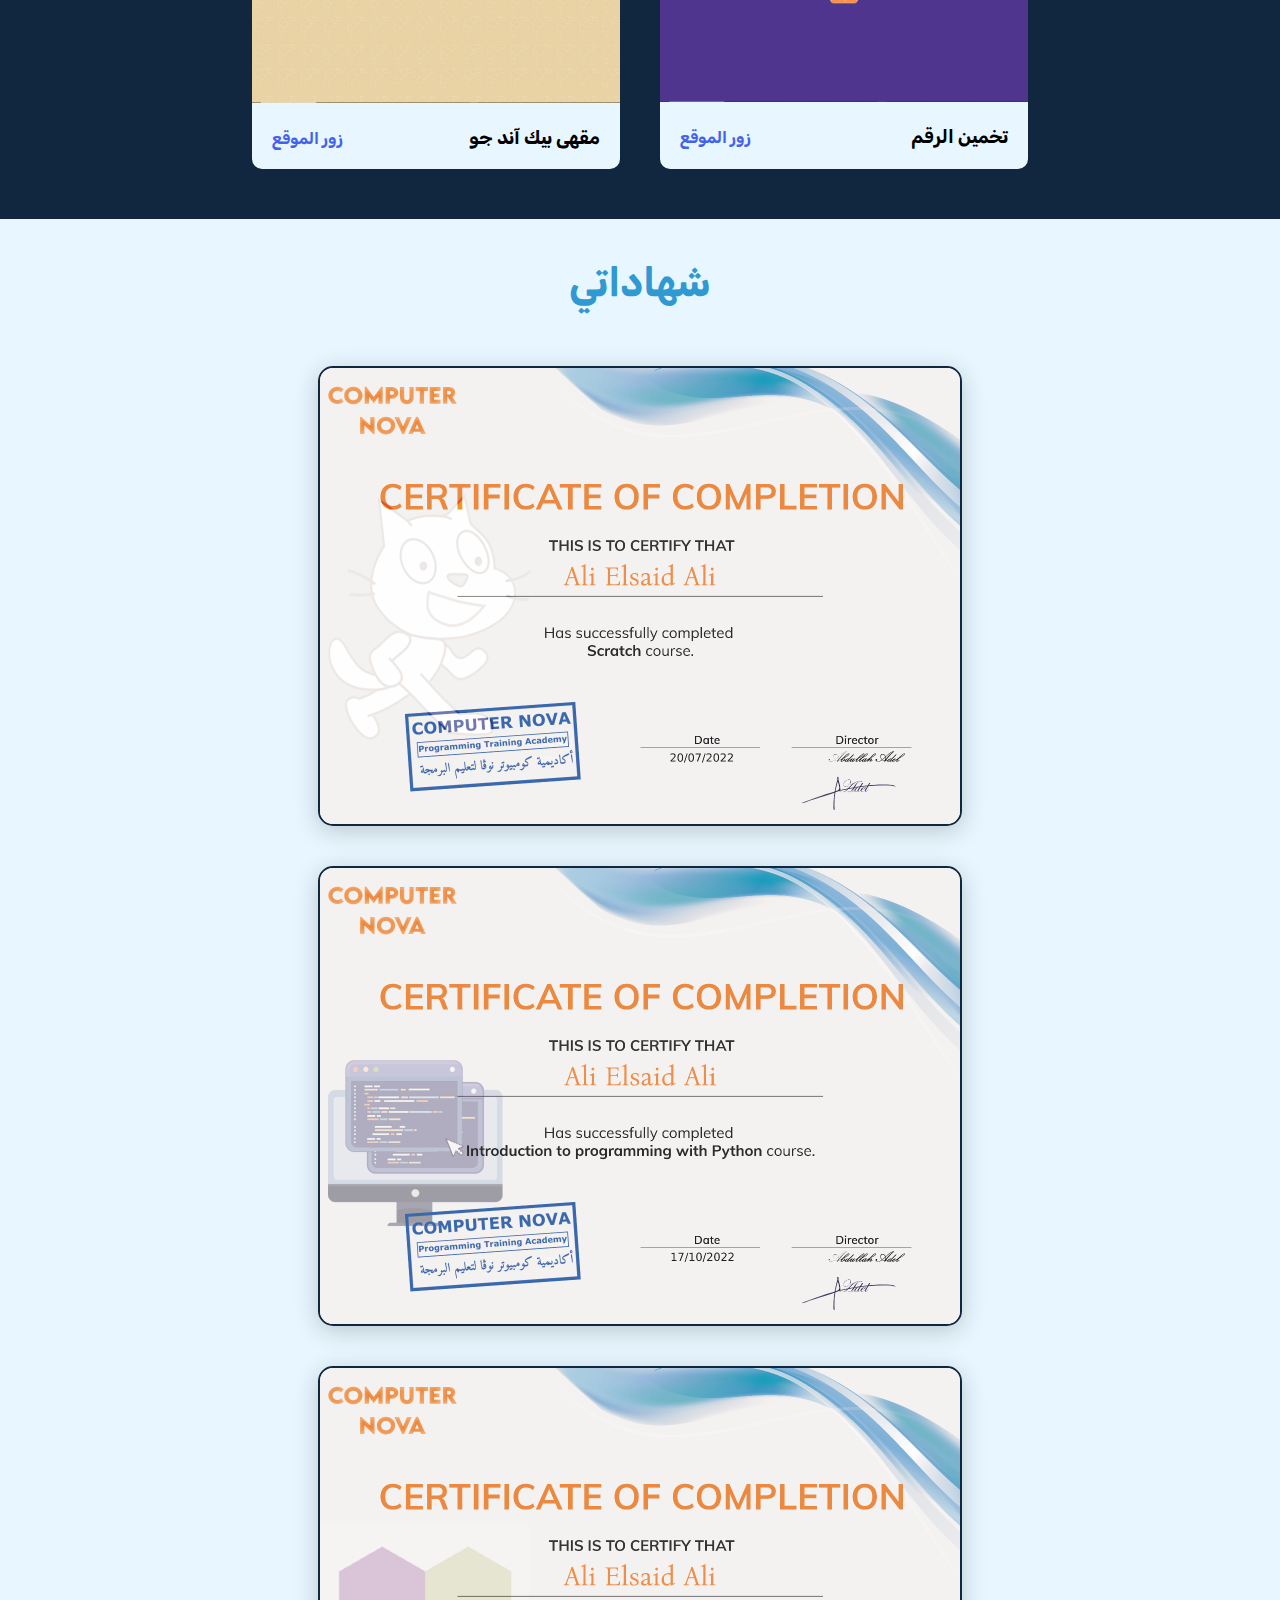
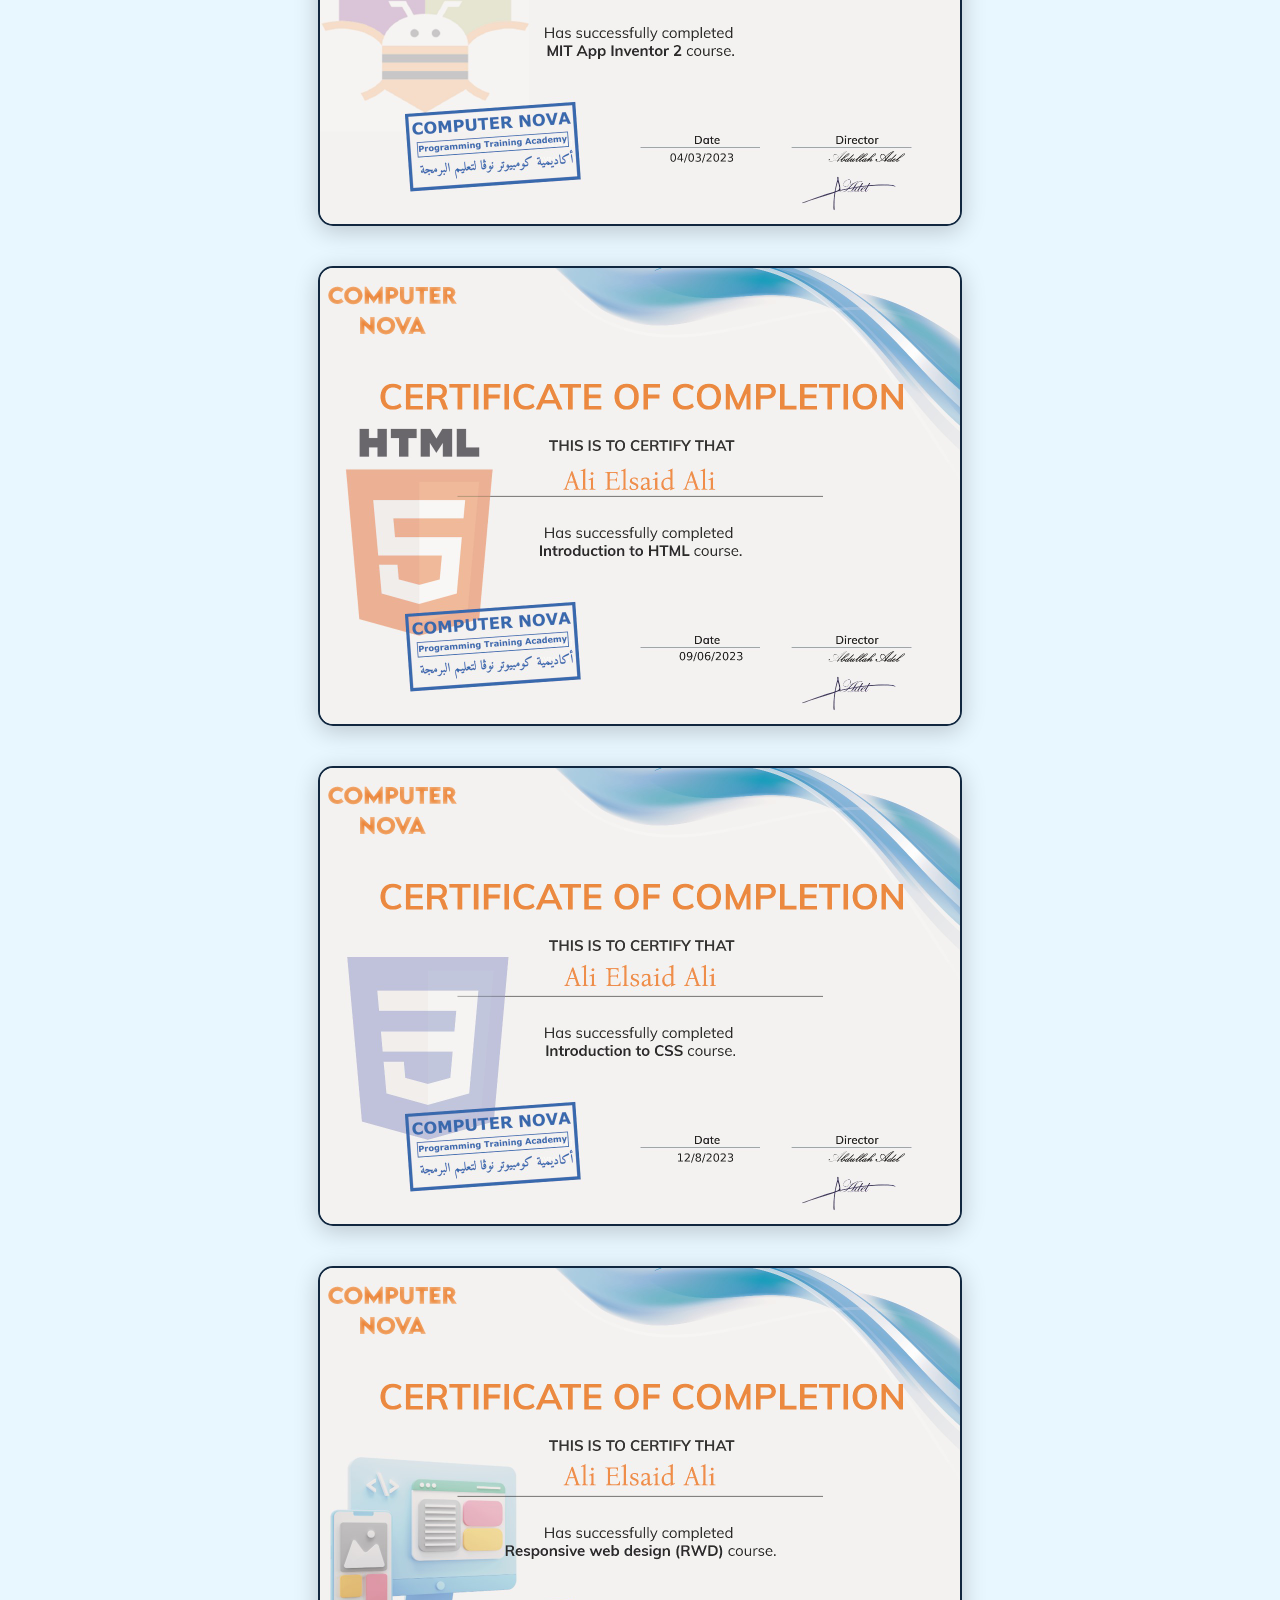
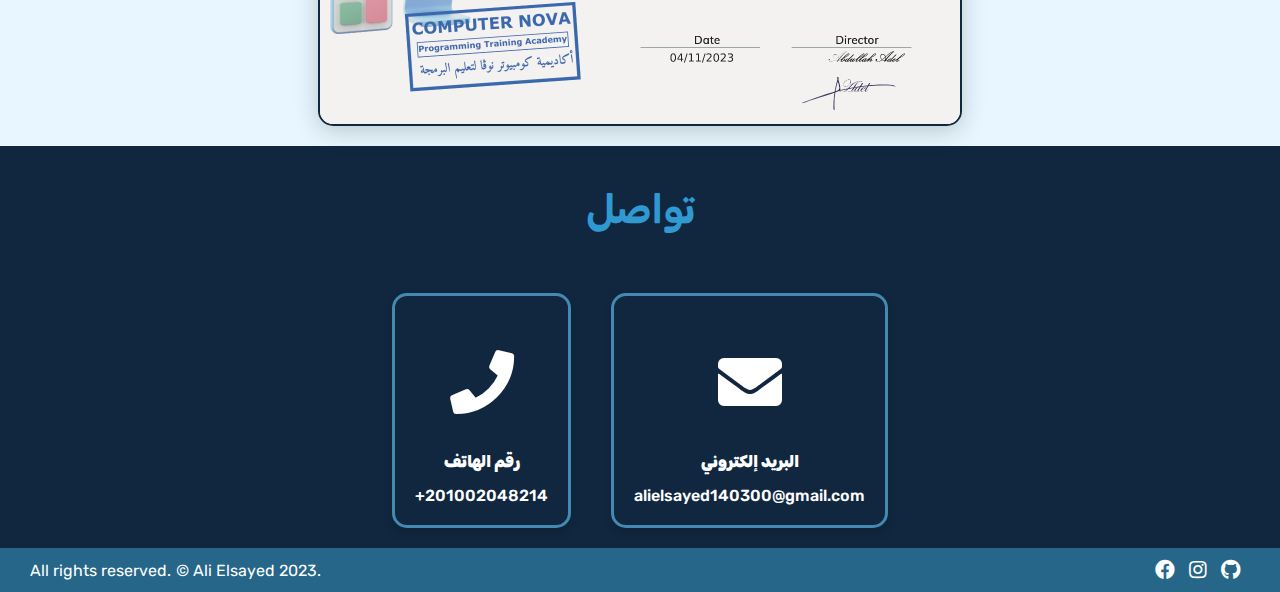
==== commit f1a9e318: "Add files via upload" ====
--- a/rtl.html
+++ b/rtl.html
@@ -1,22 +1,24 @@
 <!DOCTYPE html>
 <html lang="ar">
+
 <head>
     <meta charset="UTF-8">
     <meta name="viewport" content="width=device-width, initial-scale=1.0">
     <title>Ali's Portfolio</title>
     <link rel="stylesheet" href="./rtl.css">
-     <link rel="stylesheet" href="https://cdnjs.cloudflare.com/ajax/libs/font-awesome/5.15.4/css/all.min.css">
-    <body>
-        <header>
-            <h3 class="logo">علي السيد</h3>
-            <nav>
-                <a href="#about">عني</a>
-                <a href="#websites">مواقعي</a>
-                <a href="#certificates">شهاداتي</a>
-                <a href="#contact">التواصل</a>
-                <a id="last-link" href="./index.html">English</a>
-            </nav>
-        </header>
+    <link rel="stylesheet" href="https://cdnjs.cloudflare.com/ajax/libs/font-awesome/5.15.4/css/all.min.css">
+
+<body>
+    <header>
+        <img class="logo" height="42px" src="./Logo rtl.svg" alt="">
+        <nav>
+            <a id="first-link" href="#about">عني</a>
+            <a href="#websites">مواقعي</a>
+            <a href="#certificates">شهاداتي</a>
+            <a href="#contact">التواصل</a>
+            <a id="last-link" href="./index.html">English</a>
+        </nav>
+    </header>
     <main>
         <section class="main">
             <h4>مرحبا، أنا علي</h4>
@@ -31,7 +33,8 @@
         </section>
         <section class="about" id="about">
             <h1 class="title">عني</h1>
-            <p>انا علي السيد . مطور واجهات امامية. عمري 12 سنة. لقد بدأت البرمجة في عام 2020. وهدفي هو أن أصبح مطورًا متكاملاً</p>
+            <p>انا علي السيد . مطور واجهات امامية. عمري 12 سنة. لقد بدأت البرمجة في عام 2020. وهدفي هو أن أصبح مطورًا
+                متكاملاً</p>
         </section>
         <section class="websites" id="websites">
             <h1 class="title" id="websites-heading">مواقعي</h1>
@@ -108,20 +111,20 @@
             <div class="cards">
                 <div class="contact-card">
                     <div class="icon">
+                        <i class="fas fa-phone"></i>
+                    </div>
+                    <div class="info">
+                        <p class="card-heading">رقم الهاتف</p>
+                        <p class="phone-num">+201002048214</p>
+                    </div>
+                </div>
+                <div class="contact-card">
+                    <div class="icon">
                         <i class="fas fa-envelope"></i>
                     </div>
                     <div class="info">
                         <p class="card-heading">البريد إلكتروني</p>
                         <p class="email">alielsayed140300@gmail.com</p>
-                    </div>
-                </div>
-                <div class="contact-card">
-                    <div class="icon">
-                        <i class="fas fa-phone"></i>
-                    </div>
-                    <div class="info">
-                        <p class="card-heading">رقم الهاتف</p>
-                        <p class="phone-num">+201002048214</p>
                     </div>
                 </div>
             </div>
@@ -130,10 +133,12 @@
     <footer>
         <p><span>.2023 Ali Elsayed &copy;</span> <span>.All rights reserved</span></p>
         <div class="social-icons">
-            <a href="https://www.facebook.com/profile.php?id=100043126741400" target="_blank"><i class="fab fa-facebook"></i></a>
+            <a href="https://www.facebook.com/profile.php?id=100043126741400" target="_blank"><i
+                    class="fab fa-facebook"></i></a>
             <a href="https://www.instagram.com/ali.elsayed.140312/" target="_blank"><i class="fab fa-instagram"></i></a>
             <a href="https://github.com/Alilool" target="_blank"><i class="fab fa-github"></i></i></a>
         </div>
     </footer>
 </body>
+
 </html>--- a/rtl.css
+++ b/rtl.css
@@ -1,6 +1,6 @@
 @import url('https://fonts.googleapis.com/css2?family=Rubik:ital@1&display=swap');
 
-*{
+* {
     margin: 0;
     padding: 0;
     direction: rtl;
@@ -22,15 +22,11 @@
 }
 
 
-header h3 {
-    font-size: 1.5em;
-    margin: 0 50px;
-    color: #54acdc;
-    text-transform: uppercase;
-    overflow: visible;
-}
-
-nav a{
+header img {
+    margin-left: 30px;
+}
+
+nav a {
     text-decoration: none;
     color: #94daff;
     margin: 5px;
@@ -43,28 +39,29 @@
     margin-left: 50px;
 }
 
-.logo{
+.logo {
     padding-right: 21px;
 }
 
-.main{
+.main {
     background-color: #11273f;
     padding: 110px 0 0 0;
     text-align: center;
     height: 27em;
 }
 
-.main h4 , .main h3{
+.main h4,
+.main h3 {
     color: #ffffff;
     font-size: 2em;
     margin: 20px;
 }
 
-.main h4{
+.main h4 {
     margin-top: 60px;
 }
 
-.main h3{
+.main h3 {
     margin-bottom: 0;
 }
 
@@ -73,7 +70,7 @@
     font-size: 3em;
 }
 
-.main-btn{
+.main-btn {
     display: inline-block;
     text-decoration: none;
     color: #ffffff;
@@ -85,23 +82,23 @@
     transition: 0.7s ease;
 }
 
-.social-icons{
+.social-icons {
     margin: 10px;
     direction: ltr;
 }
 
-.social-icons a{
+.social-icons a {
     margin-right: 10px;
     font-size: 20px;
     color: white;
 }
 
-.about{
+.about {
     text-align: center;
     background-color: #e8f7ff;
 }
 
-.about p{
+.about p {
     font-size: 1.5em;
     font-weight: bold;
     color: #1e74a2;
@@ -109,7 +106,7 @@
     padding-bottom: 40px;
 }
 
-.title{
+.title {
     display: inline-block;
     text-align: center;
     font-size: 2.5em;
@@ -117,7 +114,7 @@
     color: #3099d1;
 }
 
-.content{
+.content {
     display: flex;
     justify-content: center;
     flex-direction: row;
@@ -125,12 +122,12 @@
     padding: 30px;
 }
 
-.websites{
+.websites {
     background-color: #11273f;
     text-align: center;
 }
 
-.card{
+.card {
     min-height: 14em;
     width: 23em;
     overflow: hidden;
@@ -146,11 +143,11 @@
     transition: 0.5s ease;
 }
 
-.card-img img{
+.card-img img {
     width: 100%;
 }
 
-strong{
+strong {
     display: flex;
     justify-content: space-between;
     align-items: center;
@@ -170,27 +167,28 @@
     box-shadow: 0 5px 25px rgba(1 1 1 / 20%);
 }
 
-.certificates-imgs{
+.certificates-imgs {
     display: flex;
     flex-wrap: wrap;
     justify-content: center;
     align-items: center;
 }
 
-.cards{
+.cards {
     display: flex;
     align-items: center;
     justify-content: center;
     flex-wrap: wrap;
     flex-direction: row;
-}
-
-.contact{
+    direction: ltr;
+}
+
+.contact {
     background-color: #11273f;
     text-align: center;
 }
 
-.contact-card{
+.contact-card {
     box-shadow: 0 5px 10px rgba(1 1 1 / 15%);
     text-align: center;
     margin: 20px;
@@ -202,26 +200,26 @@
     color: white;
 }
 
-.icon{
+.icon {
     font-size: 4em;
     padding: 30px 0;
 }
 
-#last-icon{
+#last-icon {
     margin: 0;
 }
 
-.info{
+.info {
     font-weight: 550;
 }
 
-.card-heading{
+.card-heading {
     font-weight: 900;
     margin-bottom: 15px;
 }
 
-footer{
-    background-color:#256689;
+footer {
+    background-color: #256689;
     display: flex;
     align-items: center;
     justify-content: space-between;
@@ -229,11 +227,11 @@
     direction: ltr;
 }
 
-footer .social-icons{
+footer .social-icons {
     margin-right: 30px;
 }
 
-footer p{
+footer p {
     margin-left: 30px;
     display: flex;
 }
@@ -242,45 +240,58 @@
     margin-right: 5px;
 }
 
-.logo{
+.logo {
     transition: 0.7s ease;
     margin-left: 100px;
 }
 
-.phone-num , .email{
+.phone-num,
+.email {
     direction: ltr;
 }
 
 
-@media (hover:hover){
-    .contact-card:hover{
+@media (hover:hover) {
+    .contact-card:hover {
         background-color: #e8f9ff;
         transform: scale(1.1);
         color: #000;
     }
+
     .card a:hover {
         color: #0a35f5;
         transform: scale(1.1);
     }
-    .card:hover{
+
+    .card:hover {
         transform: scale(1.1);
         opacity: 0.8;
     }
-    .main-btn:hover{
-        background-color:#1b45ff;
+
+    .main-btn:hover {
+        background-color: #1b45ff;
         transform: scale(1.1);
     }
-    header a:hover{
+
+    header a:hover {
         color: #428ab1;
     }
 }
 
-@media (max-width: 1100px){
-    .main h4 , .main h3{
+@media (max-width: 1100px) {
+
+    header img {
+        margin-left: 0px;
+    }
+
+
+    .main h4,
+    .main h3 {
         color: #ffffff;
         font-size: 2em;
     }
-    .main h1{
+
+    .main h1 {
         font-size: 2.5em;
     }
 
@@ -290,7 +301,7 @@
         margin: 20px;
     }
 
-    header{
+    header {
         justify-content: center;
         flex-direction: column;
     }
@@ -303,25 +314,30 @@
         margin: 30px;
     }
 
-    .logo{
+    .logo {
         margin-bottom: 10px;
     }
-}
-
-  
-@media (max-width:550px) {
+
+    #first-link {
+        margin-right: 0;
+    }
+}
+
+
+@media (max-width:570px) {
+
+    header img {
+        margin-left: 0;
+        margin-right: 10px;
+    }
+
     .certificates img {
         width: 90%;
         border-radius: 15px;
         margin: 20px;
     }
 
-    .card {
-        margin: 10px;
-        width: 30em;
-    }
-
-    strong{
+    strong {
         font-size: 0.9em;
     }
 
@@ -339,19 +355,21 @@
         margin-left: 10vw;
     }
 
-    .main h4 , .main h3{
+    .main h4,
+    .main h3 {
         color: #ffffff;
         font-size: 1em;
     }
-    .main h1{
+
+    .main h1 {
         font-size: 2em;
     }
 
-    footer p{
+    footer p {
         flex-direction: column;
     }
 
-    .main{
+    .main {
         height: 23em;
     }
 
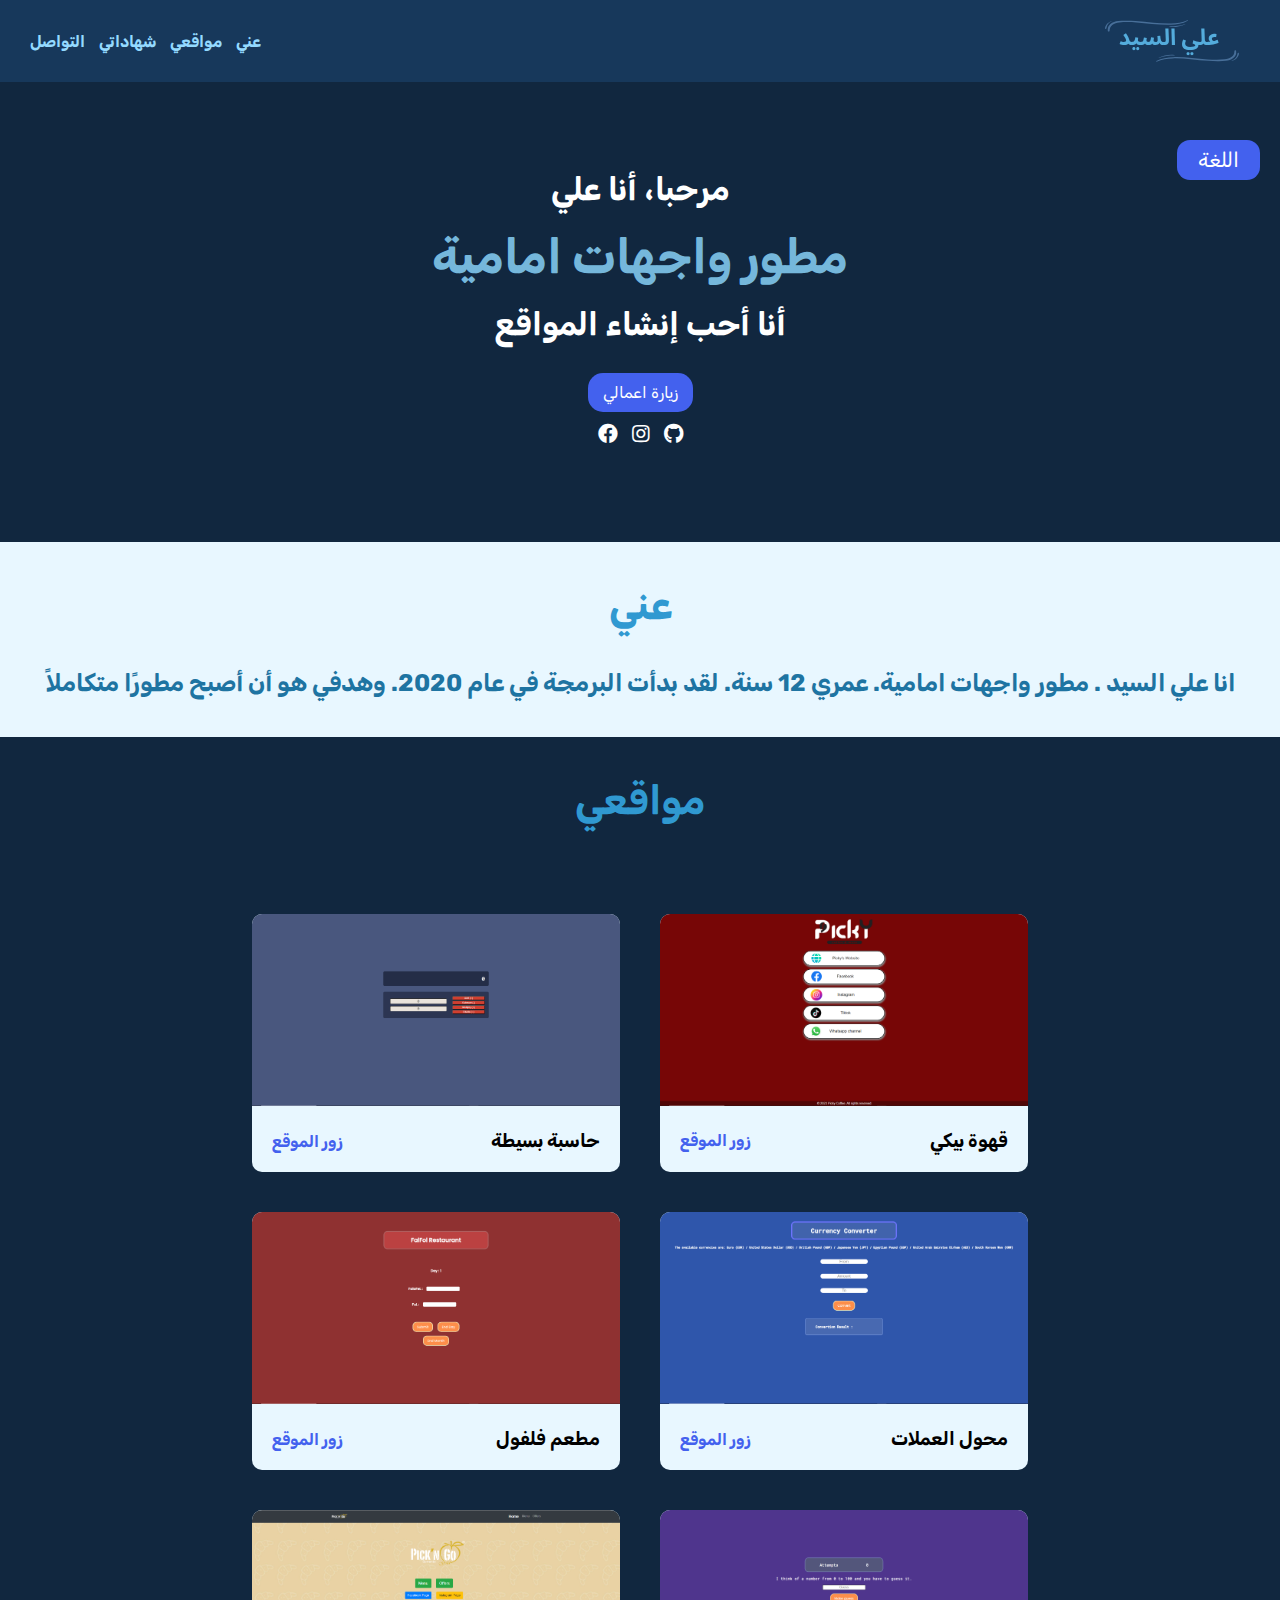
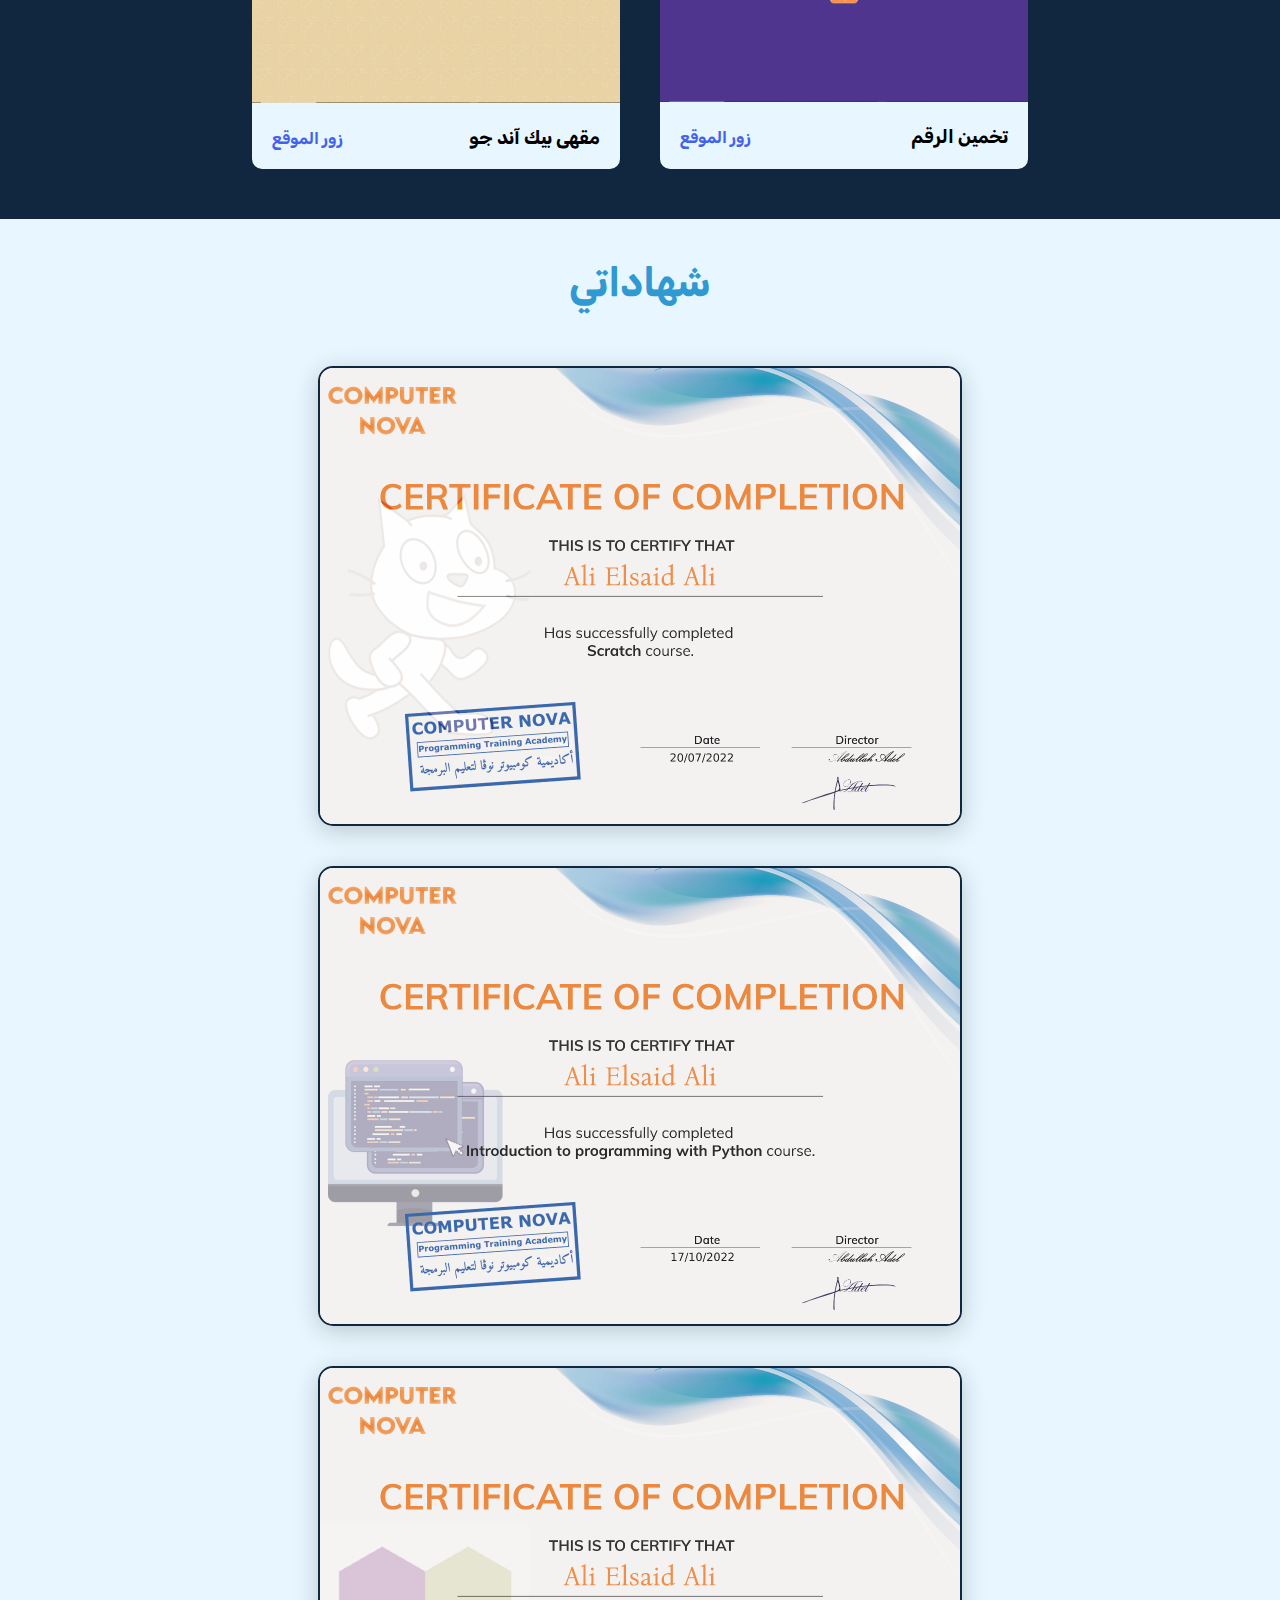
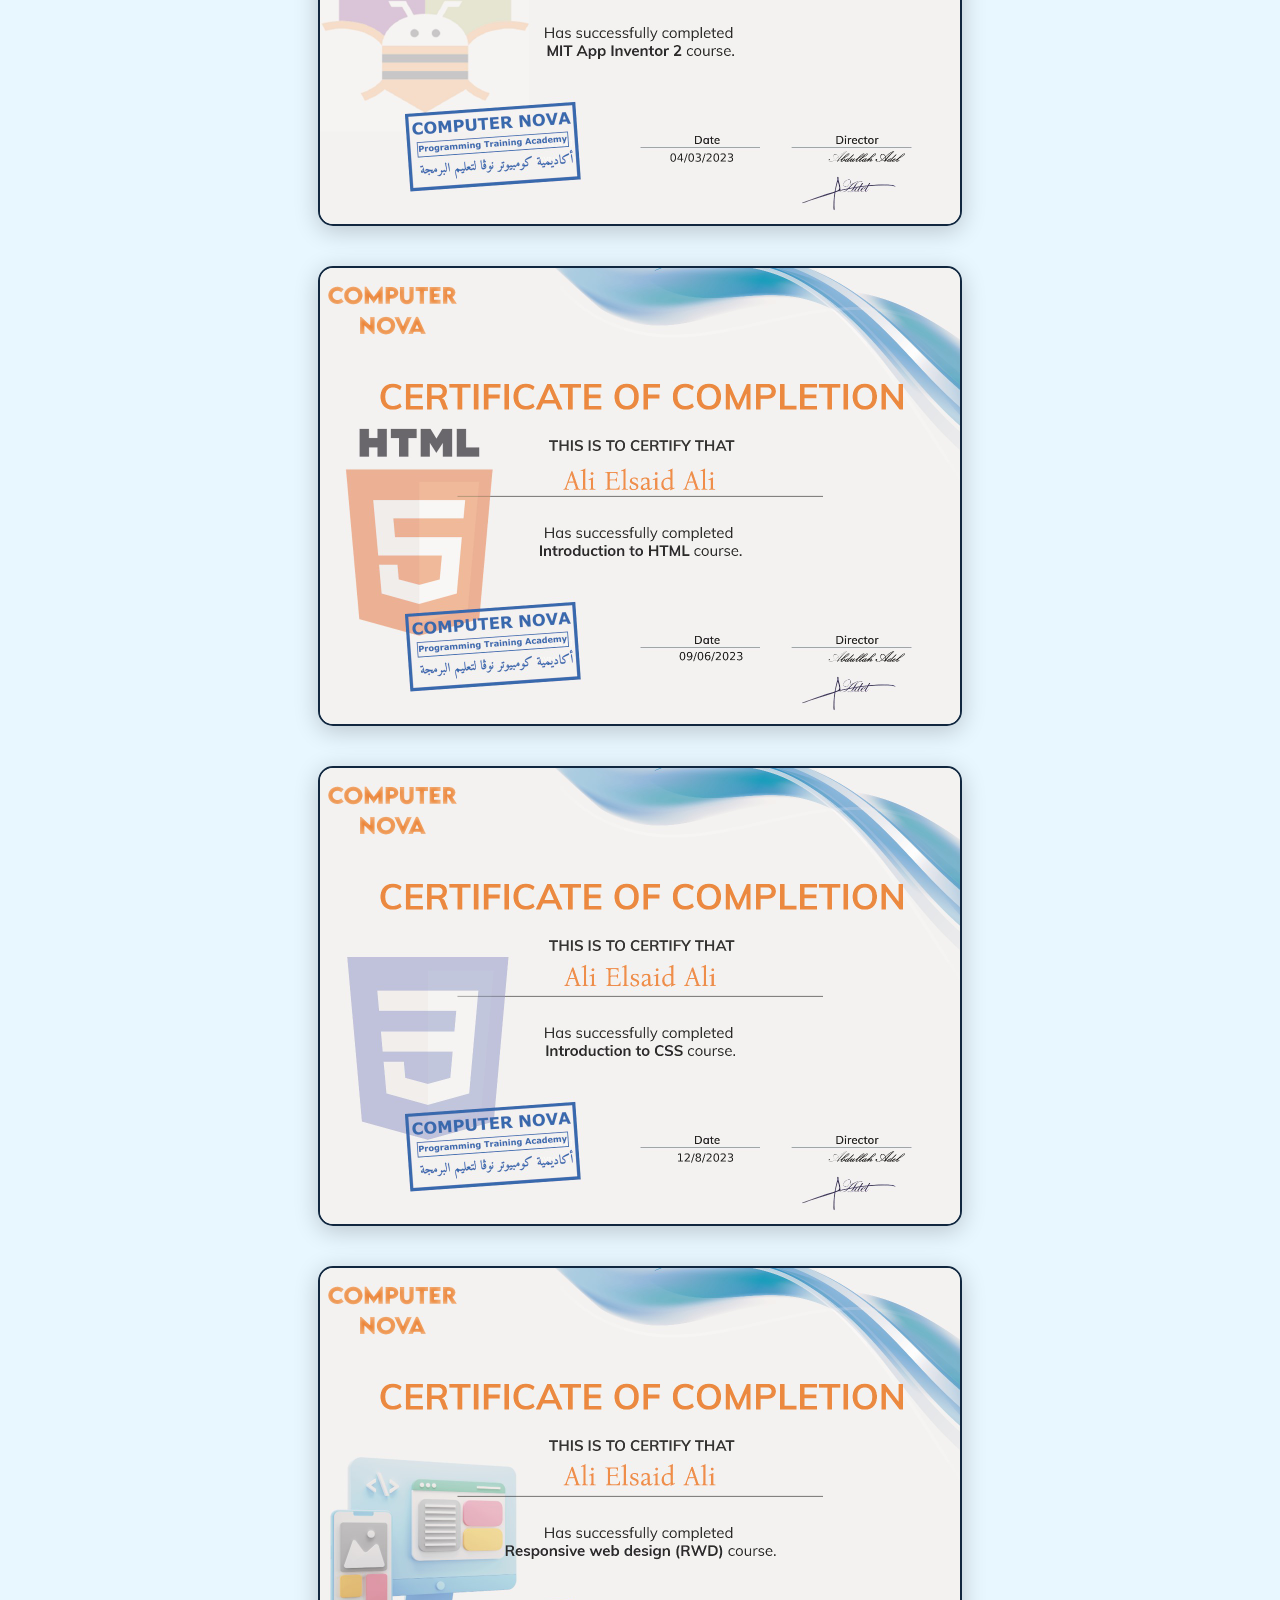
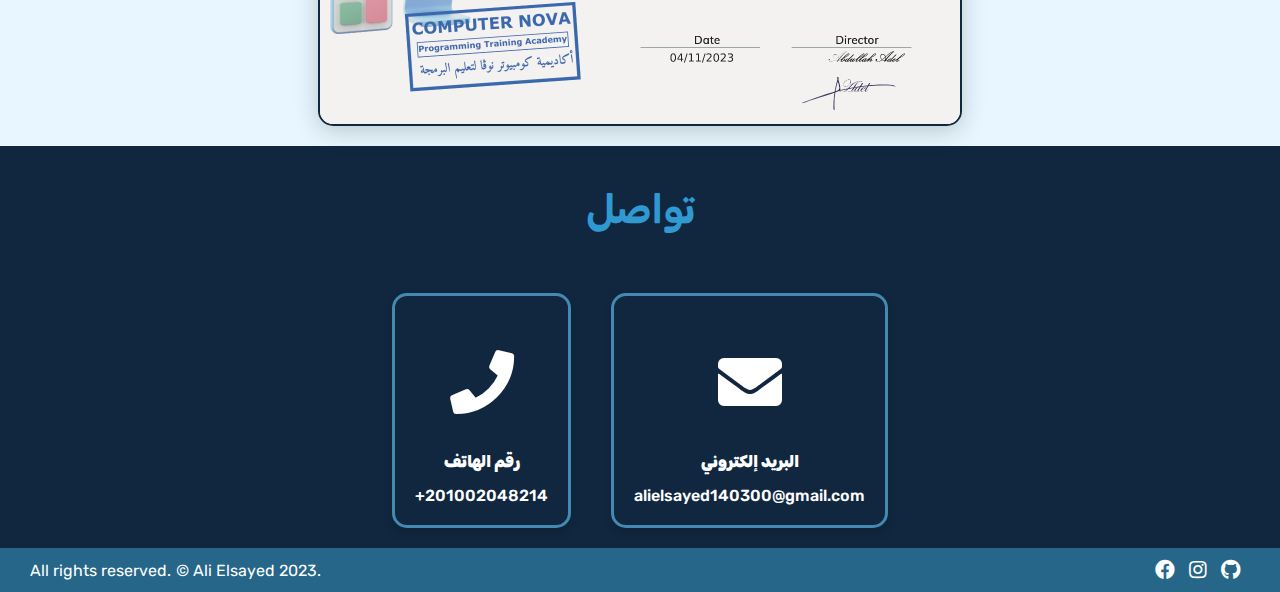
==== commit af711a8f: "Add files via upload" ====
--- a/rtl.html
+++ b/rtl.html
@@ -5,6 +5,7 @@
     <meta charset="UTF-8">
     <meta name="viewport" content="width=device-width, initial-scale=1.0">
     <title>Ali's Portfolio</title>
+    <link rel="icon" type="image/x-icon" href="./My photo.png">
     <link rel="stylesheet" href="./rtl.css">
     <link rel="stylesheet" href="https://cdnjs.cloudflare.com/ajax/libs/font-awesome/5.15.4/css/all.min.css">
 
@@ -15,11 +16,17 @@
             <a id="first-link" href="#about">عني</a>
             <a href="#websites">مواقعي</a>
             <a href="#certificates">شهاداتي</a>
-            <a href="#contact">التواصل</a>
-            <a id="last-link" href="./index.html">English</a>
+            <a id="last-link" href="#contact">التواصل</a>
         </nav>
     </header>
     <main>
+        <div class="Language">
+            <button id="lang-btn" onclick="language()">اللغة</button>
+            <div class="lang-change" id="change">
+                <a href="./index.html" class="lang-link english">English</a>
+                <a href="./rtl.html" class="lang-link arabic">العربية</a>
+            </div>
+        </div>
         <section class="main">
             <h4>مرحبا، أنا علي</h4>
             <h1>مطور واجهات امامية</h1>
@@ -139,6 +146,24 @@
             <a href="https://github.com/Alilool" target="_blank"><i class="fab fa-github"></i></i></a>
         </div>
     </footer>
+
+    <script>
+        let off = true
+        let change = document.getElementById("change")
+        let lang_btn = document.getElementById("lang-btn")
+        function language() {
+            off = !off;
+
+            if (off == false) {
+                change.style.display = "block";
+                lang_btn.style.borderRadius = "13px 13px 0px 0px"
+
+            } else {
+                change.style.display = "none";
+                lang_btn.style.borderRadius = "13px"
+            }
+        }
+    </script>
 </body>
 
 </html>--- a/rtl.css
+++ b/rtl.css
@@ -82,6 +82,50 @@
     transition: 0.7s ease;
 }
 
+.Language {
+    position: absolute;
+    right: 0px;
+    top: 120px;
+    margin: 20px;
+    z-index: 900;
+    text-align: center;
+}
+
+.Language button {
+    background-color: #4361ee;
+    border: none;
+    padding: 8px;
+    border-radius: 13px;
+    color: white;
+    transition: background-color 0.5s ease;
+    width: 83px;
+    font-size: 1.3em;
+}
+
+.lang-change {
+    display: none;
+    position: absolute;
+    background-color: #4361ee;
+    width: 83px;
+    border-radius: 13px;
+}
+
+.arabic {
+    border-radius: 0px 0px 13px 13px;
+}
+
+
+.lang-link {
+    display: block;
+    background-color: #4361ee;
+    color: white;
+    padding: 8px;
+    margin: 0;
+    text-decoration: none;
+    transition: background-color 0.5s ease;
+
+}
+
 .social-icons {
     margin: 10px;
     direction: ltr;
@@ -324,7 +368,7 @@
 }
 
 
-@media (max-width:570px) {
+@media (max-width:500px) {
 
     header img {
         margin-left: 0;
